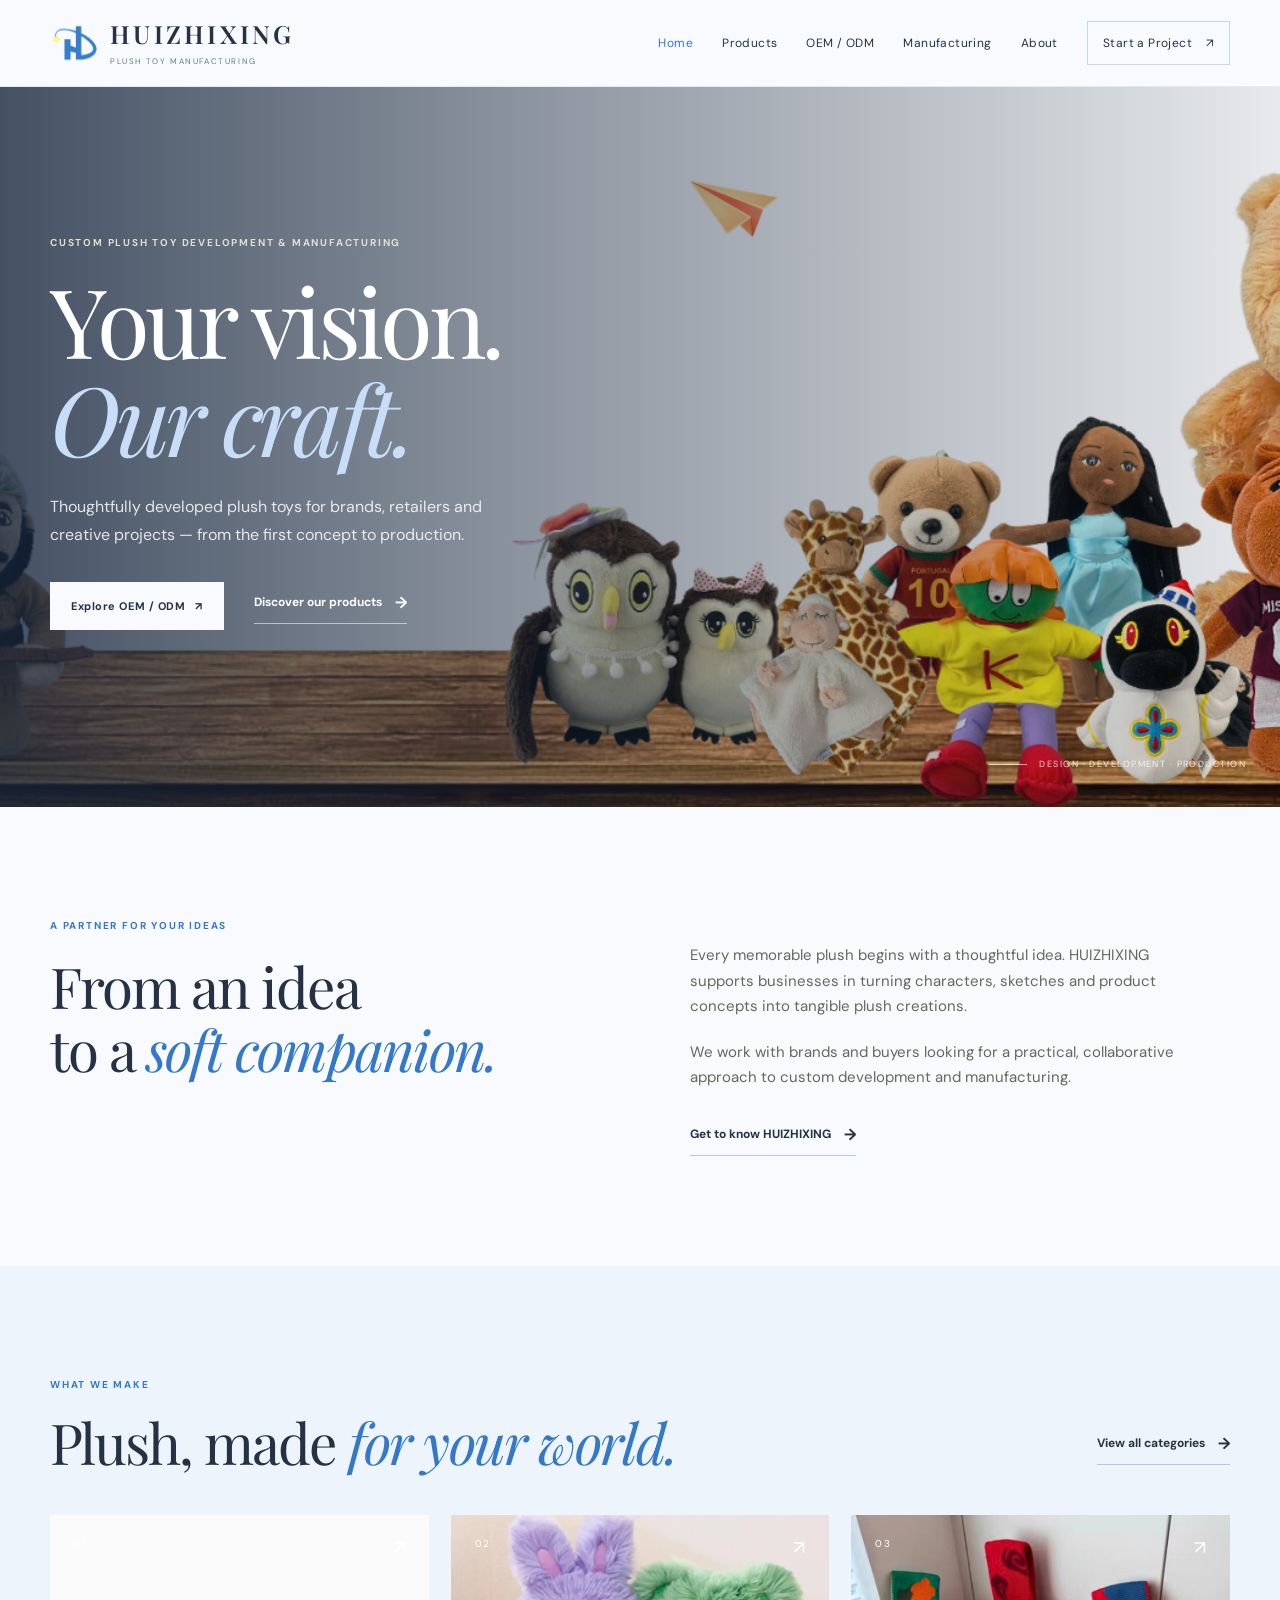
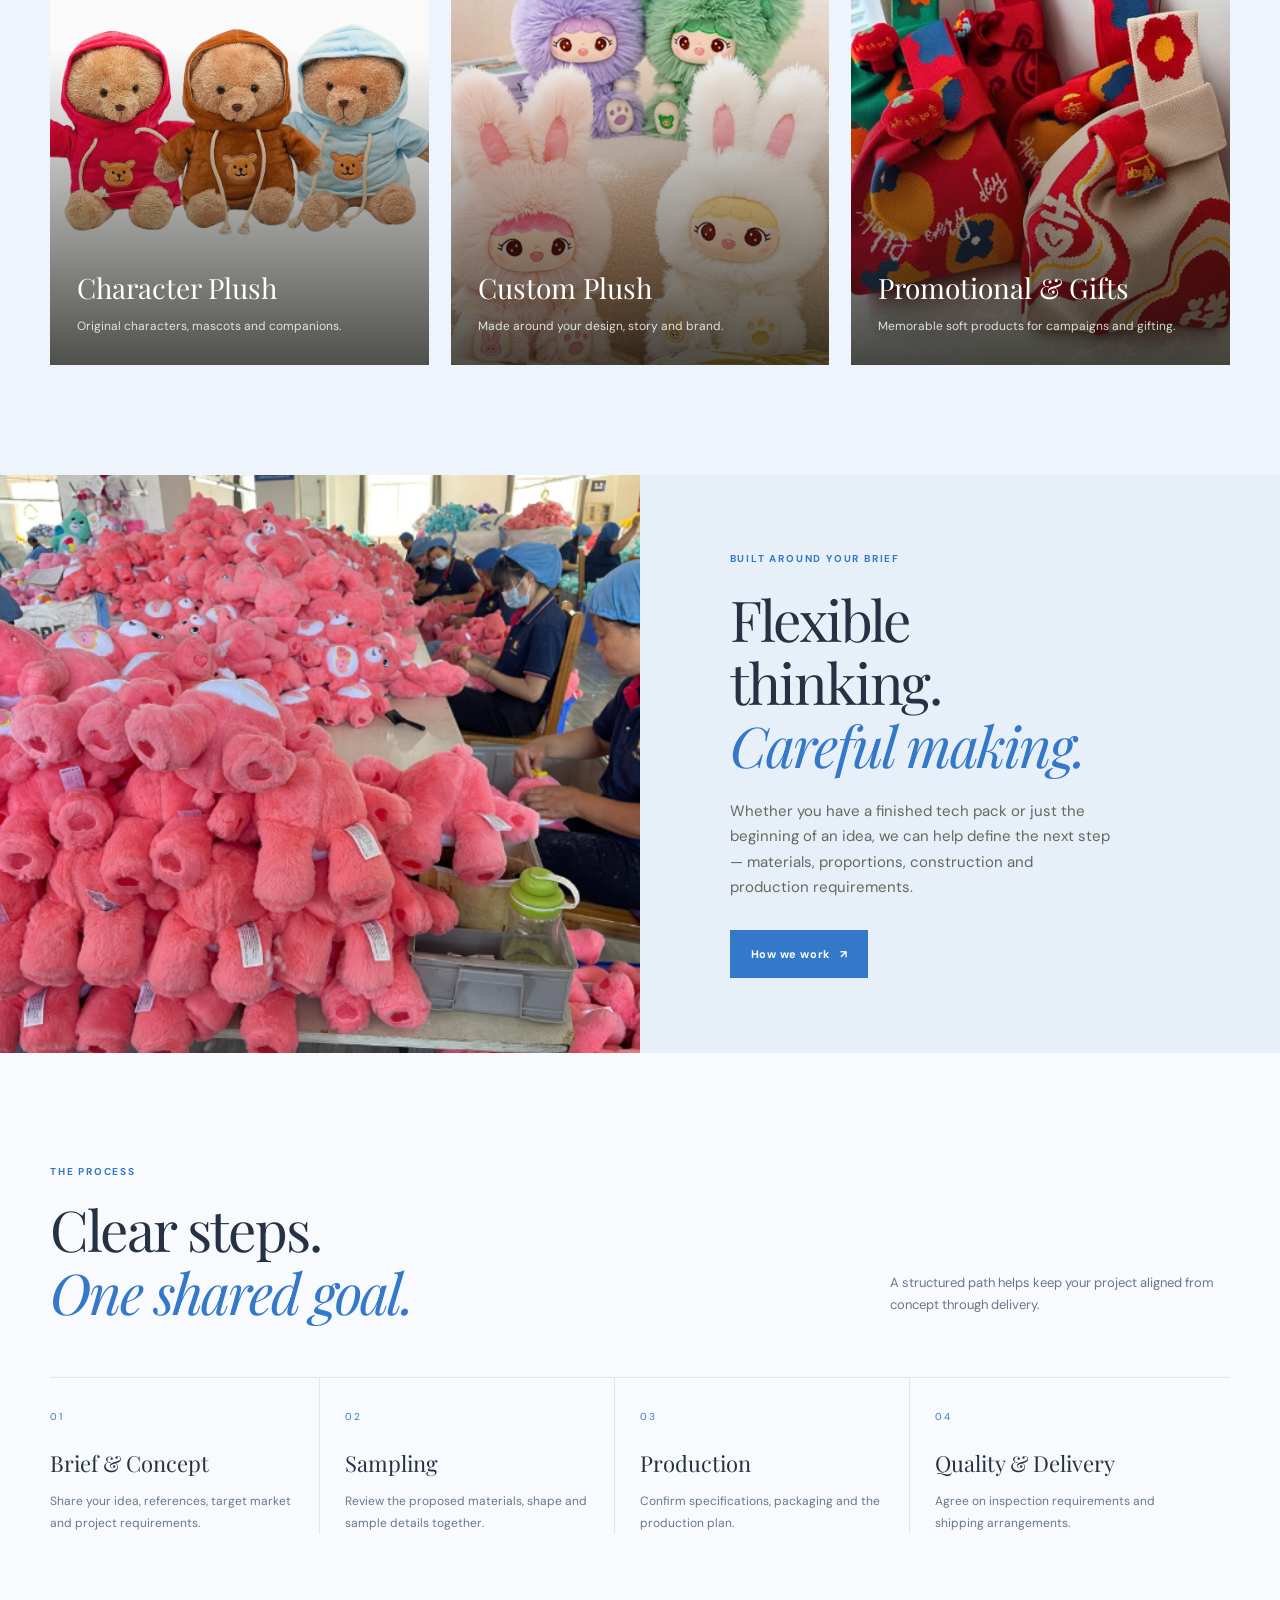
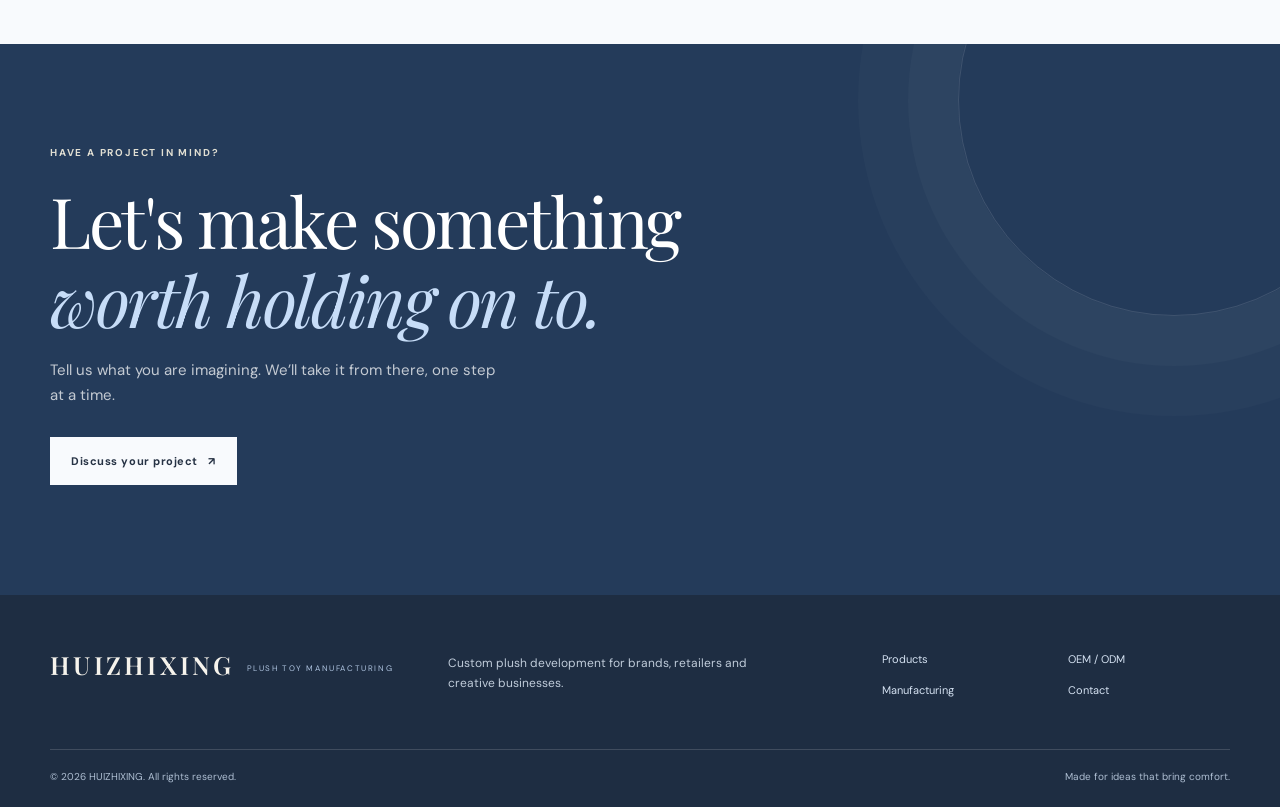
==== index.html @ 911e1e84 "Add files via upload" ====
<!doctype html>
<html lang="en">
<head>
  <meta charset="utf-8">
  <meta name="viewport" content="width=device-width, initial-scale=1">
  <meta name="description" content="HUIZHIXING develops and manufactures custom plush toys for brands, retailers and promotional projects. Explore our OEM and ODM capabilities.">
  <title>HUIZHIXING | Custom Plush Toy Manufacturer</title>
  <link rel="preconnect" href="https://fonts.googleapis.com">
  <link rel="preconnect" href="https://fonts.gstatic.com" crossorigin>
  <link href="https://fonts.googleapis.com/css2?family=DM+Sans:wght@400;500;600;700&family=Playfair+Display:wght@400;500;600&display=swap" rel="stylesheet">
  <link rel="stylesheet" href="assets/css/style.css">
  <script defer src="assets/js/main.js"></script>
</head>
<body>
<header class="site-header">
  <div class="container nav-wrap">
    <a class="brand" href="index.html" aria-label="HUIZHIXING home">
    <img class="brand-logo" src="assets/images/huizhixing-logo.png" alt="HUIZHIXING Logo">
    <span class="brand-text">
        <span class="brand-name">HUIZHIXING</span>
        <span class="brand-sub">PLUSH TOY MANUFACTURING</span>
    </span>
    </a>
    <button class="menu-toggle" aria-label="Open menu" aria-expanded="false"><span></span><span></span><span></span></button>
    <nav class="main-nav" aria-label="Main navigation">
      <a class="active" href="index.html">Home</a><a href="products.html">Products</a><a href="oem-odm.html">OEM / ODM</a><a href="manufacturing.html">Manufacturing</a><a href="about.html">About</a><a class="nav-cta" href="contact.html">Start a Project <span>↗</span></a>
    </nav>
  </div>
</header>
<main>
  <section class="hero">
    <div class="hero-image" role="img" aria-label="Soft plush toys arranged in a warm neutral studio"></div>
    <div class="hero-shade"></div>
    <div class="container hero-content">
      <p class="eyebrow light">CUSTOM PLUSH TOY DEVELOPMENT & MANUFACTURING</p>
      <h1>Your vision.<br><em>Our craft.</em></h1>
      <p class="hero-copy">Thoughtfully developed plush toys for brands, retailers and creative projects — from the first concept to production.</p>
      <div class="hero-actions"><a class="button button-light" href="oem-odm.html">Explore OEM / ODM <span>↗</span></a><a class="text-link light-link" href="products.html">Discover our products <span>→</span></a></div>
    </div>
    <div class="hero-note"><span class="note-line"></span><span>DESIGN · DEVELOPMENT · PRODUCTION</span></div>
  </section>

  <section class="intro section-pad">
    <div class="container intro-grid">
      <div><p class="eyebrow">A PARTNER FOR YOUR IDEAS</p><h2>From an idea<br>to a <em>soft companion.</em></h2></div>
      <div class="intro-copy"><p>Every memorable plush begins with a thoughtful idea. HUIZHIXING supports businesses in turning characters, sketches and product concepts into tangible plush creations.</p><p>We work with brands and buyers looking for a practical, collaborative approach to custom development and manufacturing.</p><a class="text-link" href="about.html">Get to know HUIZHIXING <span>→</span></a></div>
    </div>
  </section>

  <section class="category-section section-pad">
    <div class="container">
      <div class="section-heading"><div><p class="eyebrow">WHAT WE MAKE</p><h2>Plush, made <em>for your world.</em></h2></div><a class="text-link" href="products.html">View all categories <span>→</span></a></div>
      <div class="category-grid">
        <a class="category-card" href="products.html#character"><img src="assets/images/plush-toys.png" alt="Soft teddy bear plush toy"><span class="category-number">01</span><div><h3>Character Plush</h3><p>Original characters, mascots and companions.</p></div><span class="card-arrow">↗</span></a>
        <a class="category-card" href="products.html#custom"><img src="assets/images/custom.png" alt="Soft stuffed animal product"><span class="category-number">02</span><div><h3>Custom Plush</h3><p>Made around your design, story and brand.</p></div><span class="card-arrow">↗</span></a>
        <a class="category-card" href="products.html#promotional"><img src="assets/images/promotional.png" alt="Colorful plush toys"><span class="category-number">03</span><div><h3>Promotional & Gifts</h3><p>Memorable soft products for campaigns and gifting.</p></div><span class="card-arrow">↗</span></a>
      </div>
    </div>
  </section>

  <section class="feature-band">
    <div class="feature-photo"></div><div class="feature-copy"><p class="eyebrow">BUILT AROUND YOUR BRIEF</p><h2>Flexible thinking.<br><em>Careful making.</em></h2><p>Whether you have a finished tech pack or just the beginning of an idea, we can help define the next step — materials, proportions, construction and production requirements.</p><a class="button button-dark" href="oem-odm.html">How we work <span>↗</span></a></div>
  </section>

  <section class="process-section section-pad">
    <div class="container"><div class="section-heading"><div><p class="eyebrow">THE PROCESS</p><h2>Clear steps.<br><em>One shared goal.</em></h2></div><p class="heading-side">A structured path helps keep your project aligned from concept through delivery.</p></div>
      <div class="process-grid">
        <div class="process-item"><span>01</span><h3>Brief & Concept</h3><p>Share your idea, references, target market and project requirements.</p></div>
        <div class="process-item"><span>02</span><h3>Sampling</h3><p>Review the proposed materials, shape and sample details together.</p></div>
        <div class="process-item"><span>03</span><h3>Production</h3><p>Confirm specifications, packaging and the production plan.</p></div>
        <div class="process-item"><span>04</span><h3>Quality & Delivery</h3><p>Agree on inspection requirements and shipping arrangements.</p></div>
      </div>
    </div>
  </section>

  <section class="cta-section"><div class="container cta-inner"><p class="eyebrow light">HAVE A PROJECT IN MIND?</p><h2>Let's make something<br><em>worth holding on to.</em></h2><p>Tell us what you are imagining. We’ll take it from there, one step at a time.</p><a class="button button-light" href="contact.html">Discuss your project <span>↗</span></a></div></section>
</main>
<footer class="site-footer"><div class="container footer-top"><a class="brand brand-footer" href="index.html"><span class="brand-name">HUIZHIXING</span><span class="brand-sub">PLUSH TOY MANUFACTURING</span></a><p>Custom plush development for brands, retailers and creative businesses.</p><div class="footer-links"><a href="products.html">Products</a><a href="oem-odm.html">OEM / ODM</a><a href="manufacturing.html">Manufacturing</a><a href="contact.html">Contact</a></div></div><div class="container footer-bottom"><span>© <span data-year></span> HUIZHIXING. All rights reserved.</span><span>Made for ideas that bring comfort.</span></div></footer>
</body>
</html>
---- assets/css/style.css ----
/* SERISDAN — responsive static website */
:root{--cream:#3478C9;--paper:#fbfaf7;--ink:#282923;--muted:#666666;--olive:#8892a0;--line:#E5E7EB;--dark:#3478C9;--star:#FFD643;--serif:"Playfair Display",Georgia,serif;--sans:"DM Sans",Arial,sans-serif}
*{box-sizing:border-box}html{scroll-behavior:smooth}body{margin:0;background:var(--paper);color:var(--ink);font-family:var(--sans);font-size:15px;line-height:1.7;-webkit-font-smoothing:antialiased}img{display:block;width:100%;height:100%;object-fit:cover}a{color:inherit;text-decoration:none}.container{width:min(1180px,calc(100% - 48px));margin:0 auto}.site-header{position:sticky;top:0;z-index:50;background:rgba(251,250,247,.95);backdrop-filter:blur(14px);border-bottom:1px solid rgba(40,41,35,.08)}.nav-wrap{height:86px;display:flex;align-items:center;justify-content:space-between;gap:28px}.brand{display:flex;flex-direction:column;line-height:1.1;flex-shrink:0}.brand-name{font-family:var(--serif);font-size:25px;letter-spacing:.13em;font-weight:600}.brand-sub{font-size:8px;letter-spacing:.2em;margin-top:7px;color:var(--muted)}.main-nav{display:flex;align-items:center;gap:29px;font-size:12px;letter-spacing:.035em}.main-nav>a{transition:color .2s}.main-nav>a:hover,.main-nav>a.active{color:var(--olive)}.nav-cta{border:1px solid #c9c8bd;padding:11px 15px!important}.nav-cta span,.button span{margin-left:10px}.menu-toggle{display:none;background:none;border:0;padding:8px}.menu-toggle span{display:block;width:23px;height:1px;background:var(--ink);margin:5px}
.hero{height:min(720px,calc(100vh - 86px));min-height:590px;position:relative;display:flex;align-items:center;overflow:hidden;background:#3478C9}.hero-image,.hero-shade{position:absolute;inset:0}.hero-image{background-image:url("../images/hero-banner.png");background-position:center 45%;background-size:cover;transform:scale(1.015)}.hero-shade{background:linear-gradient(90deg,rgba(24,27,22,.73) 0%,rgba(24,27,22,.45) 43%,rgba(24,27,22,.08) 100%)}.hero-content{position:relative;color:#fff;padding:70px 0 100px}.eyebrow{font-size:10px;font-weight:700;letter-spacing:.18em;text-transform:uppercase;color:var(--olive);margin:0 0 20px}.eyebrow.light{color:#e1dfd3}.hero h1,.page-hero h1,.contact-hero h1{font-family:var(--serif);font-weight:400;letter-spacing:-.045em;font-size:clamp(54px,7.5vw,100px);line-height:1.02;margin:0 0 26px}.hero h1 em,.page-hero h1 em,.contact-hero h1 em,h2 em{font-weight:400}.hero h1 em{color:#e5ddc8}.hero-copy{max-width:490px;color:rgba(255,255,255,.84);font-size:16px;line-height:1.8}.hero-actions{display:flex;align-items:center;gap:30px;margin-top:32px}.button{display:inline-flex;align-items:center;justify-content:center;min-height:48px;padding:13px 20px;font-size:11px;letter-spacing:.05em;font-weight:700;border:1px solid transparent;transition:transform .2s,background .2s}.button:hover{transform:translateY(-2px)}.button-light{background:#f7f4ed;color:#282923}.button-dark{background:var(--dark);color:#fff}.text-link{display:inline-flex;align-items:center;gap:13px;font-size:12px;font-weight:700;border-bottom:1px solid #b8b9ad;padding:0 0 7px}.text-link span{font-size:16px}.light-link{color:#fff;border-color:rgba(255,255,255,.55)}.hero-note{position:absolute;right:34px;bottom:35px;color:rgba(255,255,255,.8);font-size:9px;letter-spacing:.16em;display:flex;align-items:center;gap:12px}.note-line{height:1px;width:38px;background:rgba(255,255,255,.65)}
.section-pad{padding:110px 0}.intro-grid{display:grid;grid-template-columns:1fr 1fr;gap:100px;align-items:start}.intro h2,.section-heading h2,.feature-copy h2,.notice-grid h2,.cta-inner h2{font-family:var(--serif);font-size:clamp(36px,4.4vw,57px);line-height:1.12;font-weight:400;letter-spacing:-.035em;margin:0}.intro h2 em,.section-heading h2 em,.feature-copy h2 em,.notice-grid h2 em{color:var(--olive)}.intro-copy{max-width:510px;padding-top:26px;color:#66685f}.intro-copy p{margin:0 0 20px}.intro-copy .text-link{margin-top:10px;color:var(--ink)}
.category-section{background:#f0ede5}.section-heading{display:flex;justify-content:space-between;align-items:end;gap:35px;margin-bottom:42px}.section-heading .eyebrow{margin-bottom:17px}.section-heading>.text-link{margin-bottom:8px;flex-shrink:0}.category-grid{display:grid;grid-template-columns:repeat(3,1fr);gap:22px}.category-card{position:relative;display:block;background:#e3ded2;min-height:450px;overflow:hidden}.category-card img{position:absolute;inset:0;transition:transform .7s}.category-card:hover img{transform:scale(1.045)}.category-card:after{content:"";position:absolute;inset:0;background:linear-gradient(180deg,rgba(20,20,15,.02) 30%,rgba(20,20,15,.75) 100%)}.category-card>div,.category-number,.card-arrow{position:absolute;z-index:1;color:#fff}.category-card>div{left:27px;right:25px;bottom:28px}.category-card h3{font-family:var(--serif);font-weight:400;font-size:28px;margin:0 0 5px}.category-card p{font-size:12px;color:rgba(255,255,255,.82);margin:0}.category-number{top:20px;left:24px;font-size:10px;letter-spacing:.15em}.card-arrow{right:24px;top:17px;font-size:19px}
.feature-band{display:grid;grid-template-columns:1fr 1fr;min-height:550px;background:#e5e2d8}.feature-photo{background:url("../images/index.png") center/cover no-repeat;min-height:500px}.feature-copy{align-self:center;max-width:560px;padding:75px clamp(35px,7vw,105px)}.feature-copy h2{margin-bottom:23px}.feature-copy>p:not(.eyebrow){color:#66685f;max-width:430px;margin-bottom:29px}.process-section{background:var(--paper)}.heading-side{max-width:340px;color:var(--muted);font-size:13px;margin:0 0 7px}.process-grid{display:grid;grid-template-columns:repeat(4,1fr);border-top:1px solid var(--line);margin-top:54px}.process-item{padding:25px 25px 0 0;border-right:1px solid var(--line);margin-right:25px}.process-item:last-child{border-right:0;margin-right:0}.process-item>span,.capability-grid article>span,.values-grid span{font-size:10px;letter-spacing:.15em;color:var(--olive)}.process-item h3,.capability-grid h3,.values-grid h3{font-family:var(--serif);font-size:22px;font-weight:400;margin:16px 0 9px}.process-item p,.capability-grid p,.values-grid p{color:var(--muted);font-size:12px;margin:0;line-height:1.8}
.cta-section{background:#424a3d;color:#fff;padding:100px 0 110px;position:relative;overflow:hidden}.cta-section:after{content:"";position:absolute;width:430px;height:430px;border:1px solid rgba(255,255,255,.12);border-radius:50%;right:-110px;top:-160px;box-shadow:0 0 0 50px rgba(255,255,255,.025),0 0 0 100px rgba(255,255,255,.02)}.cta-inner{position:relative;z-index:1}.cta-inner h2{font-size:clamp(42px,5.5vw,70px);margin-bottom:20px}.cta-inner h2 em{color:#d7d6c4}.cta-inner>p:not(.eyebrow){color:rgba(255,255,255,.73);max-width:460px;margin-bottom:28px}
.site-footer{background:#292d27;color:#f6f3ec;padding:55px 0 22px}.footer-top{display:grid;grid-template-columns:1fr 1.1fr 1fr;gap:50px;align-items:start;padding-bottom:50px}.brand-footer .brand-sub{color:#a9ac9e}.footer-top>p{font-size:12px;color:#b9bbb2;max-width:300px;margin:3px 0}.footer-links{display:grid;grid-template-columns:1fr 1fr;gap:12px 24px;font-size:11px;color:#d4d4ca}.footer-links a:hover{color:#fff}.footer-bottom{border-top:1px solid rgba(255,255,255,.15);padding-top:18px;display:flex;justify-content:space-between;color:#aeb0a7;font-size:10px}
.page-hero{position:relative;min-height:475px;display:flex;align-items:center;overflow:hidden;background:#e9e5db}.page-hero>.container{position:relative;z-index:2;padding-top:60px;padding-bottom:70px}.page-hero h1{font-size:clamp(55px,7vw,83px);margin-bottom:20px}.page-hero h1 em{color:var(--olive)}.page-lead{max-width:510px;color:#67695f;font-size:15px;line-height:1.85}.page-hero-art{position:absolute;right:0;top:0;width:42%;height:100%;background-position:center;background-size:cover;opacity:.82}.page-hero-art:after{content:"";position:absolute;inset:0;background:linear-gradient(90deg,#e9e5db 0%,rgba(233,229,219,.2) 60%,rgba(233,229,219,.05))}.product-art{background-image:url("../images/hero-product.png")}.oem-art{background-image:url("../images/oem.png")}.manufacturing-art{background-image:url("../images/manufactory.jpeg")}.about-art{background-image:url("../images/about.png")}
.product-list{display:grid;gap:95px}.product-row{display:grid;grid-template-columns:1fr 1fr;gap:80px;align-items:center;scroll-margin-top:120px}.product-row.reverse .product-image{order:2}.product-image{height:470px;background:#e8e2d8;overflow:hidden}.product-image img{transition:transform .5s}.product-image:hover img{transform:scale(1.025)}.product-text{max-width:490px}.product-text h2{font-family:var(--serif);font-size:43px;font-weight:400;margin:0 0 18px;line-height:1.15}.product-text>p{color:#696b62}.product-text ul,.service-card ul{padding-left:17px;color:#696b62;font-size:12px;line-height:2.2;margin:20px 0 28px}.product-text .eyebrow{margin-bottom:15px}
.notice-band{padding:75px 0;background:#e8e5dc}.notice-grid{display:grid;grid-template-columns:1fr 1fr;gap:80px;align-items:center}.notice-grid h2{font-size:clamp(34px,4vw,50px)}.notice-grid p{color:#686a60;font-size:13px;max-width:480px;margin:0 0 24px}
.service-grid{display:grid;grid-template-columns:1fr 1fr;gap:22px;margin-top:65px}.service-card{padding:40px;background:#eeeae1;border:1px solid #e0dbd0}.service-card-dark{background:#41483b;color:#fff}.service-index{font-size:10px;letter-spacing:.15em;color:var(--olive)}.service-card-dark .service-index{color:#d5d8c8}.service-card h3{font-family:var(--serif);font-size:46px;font-weight:400;margin:15px 0 0}.service-kicker{font-size:11px;text-transform:uppercase;letter-spacing:.1em;margin:0 0 25px!important}.service-card p{font-size:13px;color:#686a60}.service-card-dark p,.service-card-dark ul{color:#d0d2c8}.service-card ul{margin-bottom:0}
.capability-grid{display:grid;grid-template-columns:repeat(3,1fr);gap:0;border-top:1px solid var(--line);border-left:1px solid var(--line)}.capability-grid article{padding:30px;border-right:1px solid var(--line);border-bottom:1px solid var(--line);min-height:210px}.capability-grid h3{margin-top:22px}.values-section{background:#e9e6dd;padding:70px 0}.values-grid{display:grid;grid-template-columns:repeat(3,1fr);gap:50px}.values-grid>div{border-top:1px solid #c9c7bc;padding-top:22px}
.contact-hero{padding:90px 0 110px;background:#efebe2}.contact-grid{display:grid;grid-template-columns:1fr .9fr;gap:90px;align-items:start}.contact-hero h1{font-size:clamp(48px,6vw,76px)}.contact-hero .page-lead{max-width:460px}.contact-detail{margin-top:45px;max-width:450px;border-top:1px solid #d5d1c6;padding-top:19px}.contact-detail .eyebrow{display:block;margin-bottom:9px}.contact-detail>a{font-family:var(--serif);font-size:22px;overflow-wrap:anywhere}.contact-detail p{color:#686a60;font-size:12px;margin:8px 0 0}.contact-detail .small-note{font-size:10px;color:#898a80}.contact-panel{background:var(--paper);padding:38px;border:1px solid #e0dcd2;box-shadow:0 20px 50px rgba(46,45,35,.04)}.contact-panel h2{font-family:var(--serif);font-weight:400;font-size:32px;margin:0 0 10px}.contact-panel>p{color:#74766d;font-size:12px;margin-bottom:27px}.contact-panel form{display:flex;flex-direction:column}.contact-panel label{font-size:11px;font-weight:700;margin:15px 0 7px}.contact-panel input,.contact-panel select,.contact-panel textarea{width:100%;border:1px solid #d8d5cb;background:#fffefa;padding:12px 13px;font:inherit;font-size:12px;color:var(--ink);border-radius:0}.contact-panel input:focus,.contact-panel select:focus,.contact-panel textarea:focus{outline:1px solid var(--olive);border-color:var(--olive)}.contact-panel textarea{resize:vertical}.form-submit{margin-top:22px;cursor:pointer}.form-status{font-size:11px;color:#68735c;overflow-wrap:anywhere}
@media(max-width:950px){.main-nav{gap:17px}.nav-wrap{gap:18px}.brand-name{font-size:22px}.main-nav{font-size:11px}.intro-grid,.product-row{gap:45px}.product-image{height:390px}.category-card{min-height:380px}.feature-copy{padding:55px 40px}.contact-grid{gap:45px}}
@media(max-width:760px){.container{width:min(100% - 36px,560px)}.nav-wrap{height:72px}.menu-toggle{display:block;z-index:60}.main-nav{display:none;position:absolute;top:72px;left:0;right:0;background:var(--paper);padding:18px 24px 26px;border-bottom:1px solid var(--line);flex-direction:column;align-items:stretch;gap:0}.main-nav.is-open{display:flex}.main-nav>a{padding:13px 0;border-bottom:1px solid #e8e4da}.main-nav .nav-cta{margin-top:12px;padding:13px!important;text-align:center;border:1px solid var(--line)}.hero{min-height:620px;height:calc(100svh - 72px);max-height:760px}.hero-image{background-position:58% center}.hero-shade{background:linear-gradient(90deg,rgba(24,27,22,.76),rgba(24,27,22,.32))}.hero-content{padding:50px 0 90px}.hero h1{font-size:clamp(55px,14vw,78px)}.hero-copy{font-size:14px;max-width:390px}.hero-actions{align-items:flex-start;flex-direction:column;gap:22px}.hero-note{left:18px;right:auto;bottom:20px;font-size:8px}.section-pad{padding:72px 0}.intro-grid,.notice-grid,.contact-grid{grid-template-columns:1fr;gap:28px}.intro-copy{padding-top:0}.section-heading{align-items:flex-start;flex-direction:column;gap:20px}.category-grid{grid-template-columns:1fr;gap:16px}.category-card{min-height:430px}.feature-band{grid-template-columns:1fr}.feature-photo{min-height:350px}.feature-copy{padding:55px 24px 65px}.process-grid{grid-template-columns:1fr 1fr;row-gap:30px;margin-top:35px}.process-item{margin-right:15px;padding-top:20px}.process-item:nth-child(2){border-right:0;margin-right:0}.process-item h3{font-size:20px}.cta-section{padding:75px 0 85px}.footer-top{grid-template-columns:1fr;gap:25px;padding-bottom:35px}.footer-links{max-width:350px}.footer-bottom{gap:10px;flex-direction:column}.page-hero{min-height:510px;align-items:flex-start}.page-hero>.container{padding-top:70px}.page-hero-art{width:100%;opacity:.25}.page-hero-art:after{background:linear-gradient(90deg,rgba(233,229,219,.96),rgba(233,229,219,.48))}.page-hero h1{font-size:clamp(52px,13vw,72px)}.page-lead{font-size:14px}.product-list{gap:60px}.product-row{grid-template-columns:1fr;gap:25px}.product-row.reverse .product-image{order:0}.product-image{height:350px}.product-text h2{font-size:36px}.notice-band{padding:58px 0}.service-grid{grid-template-columns:1fr;margin-top:38px}.service-card{padding:30px}.capability-grid{grid-template-columns:1fr 1fr}.capability-grid article{padding:22px;min-height:200px}.values-grid{grid-template-columns:1fr;gap:25px}.contact-hero{padding:65px 0 75px}.contact-panel{padding:25px}.contact-hero h1{font-size:clamp(47px,12vw,65px)}}
@media(max-width:420px){.brand-name{font-size:20px}.brand-sub{font-size:7px}.category-card{min-height:370px}.process-grid{grid-template-columns:1fr}.process-item{border-right:0;border-bottom:1px solid var(--line);padding:0 0 23px;margin:0}.process-item:last-child{border-bottom:0}.capability-grid{grid-template-columns:1fr}.capability-grid article{min-height:0}.product-image{height:290px}}
/* SERISDAN Brand Blue Palette Override
   Append this block to the END of assets/css/style.css.
   Primary brand blue: #3478C9
*/
:root{
  --cream:#EEF4FB;
  --paper:#F8FAFD;
  --ink:#263244;
  --muted:#68778A;
  --olive:#3478C9;
  --line:#DCE5F0;
  --dark:#243B5A;
}
body{background:var(--paper);color:var(--ink)}
.site-header{background:rgba(248,250,253,.96)}
.main-nav>a:hover,.main-nav>a.active{color:#3478C9}
.nav-cta{border-color:#C8D7EA}
.hero{background:#526B8A}
.hero-shade{background:linear-gradient(90deg,rgba(22,38,61,.80) 0%,rgba(22,38,61,.48) 43%,rgba(22,38,61,.10) 100%)}
.hero h1 em,.cta-inner h2 em{color:#C7DDF8}
.button-light{background:#F8FAFD;color:#263244}
.button-dark{background:#3478C9;color:#fff}
.text-link{border-color:#B7C9E0}
.light-link{border-color:rgba(255,255,255,.55)}
.category-section{background:#EEF4FB}
.category-card{background:#DCE8F7}
.feature-band{background:#E7EFF9}
.process-section{background:#F8FAFD}
.process-grid{border-color:#DCE5F0}
.process-item{border-color:#DCE5F0}
.cta-section{background:#243B5A}
.site-footer{background:#1E2D42}
.brand-sub{color:#68778A}
.brand-footer .brand-sub{color:#AFC4E0}
.footer-top>p{color:#C0CCDA}
.footer-links{color:#D5E2F2}
.footer-bottom{border-color:rgba(255,255,255,.15);color:#AEBED2}
.page-hero{background:#EAF2FB}
.page-hero h1 em,.intro h2 em,.section-heading h2 em,.feature-copy h2 em,.notice-grid h2 em{color:#3478C9}
.page-hero-art:after{background:linear-gradient(90deg,#EAF2FB 0%,rgba(234,242,251,.25) 60%,rgba(234,242,251,.05))}
.notice-band{background:#EAF2FB}
.service-card{background:#EEF4FB;border-color:#DCE5F0}
.service-card-dark{background:#2B4E7D;color:#fff}
.service-card-dark .service-index{color:#BBD5F5}
.service-card-dark p,.service-card-dark ul{color:#D5E2F2}
.capability-grid{border-color:#DCE5F0}
.capability-grid article{border-color:#DCE5F0}
.values-section{background:#EAF2FB}
.values-grid>div{border-color:#C8D7EA}
.contact-hero{background:#EEF4FB}
.contact-detail{border-color:#D5E1EF}
.contact-panel{background:#F8FAFD;border-color:#DCE5F0;box-shadow:0 20px 50px rgba(38,61,92,.06)}
.contact-panel input,.contact-panel select,.contact-panel textarea{background:#fff;border-color:#D3DFED;color:#263244}
.contact-panel input:focus,.contact-panel select:focus,.contact-panel textarea:focus{outline-color:#3478C9;border-color:#3478C9}
.form-status{color:#3478C9}
@media(max-width:760px){
  .main-nav{background:#F8FAFD;border-color:#DCE5F0}
  .main-nav>a{border-color:#E5ECF5}
  .page-hero-art:after{background:linear-gradient(90deg,rgba(234,242,251,.96),rgba(234,242,251,.48))}
}

/* HUIZHIXING header logo */
.brand {
    display: inline-flex;
    align-items: center;
    gap: 12px;
    text-decoration: none;
}

.brand-logo {
    width: 48px;
    height: 48px;
    object-fit: contain;
    flex-shrink: 0;
}

.brand-text {
    display: flex;
    flex-direction: column;
    justify-content: center;
}

.brand-name {
    line-height: 1.2;
}

.brand-sub {
    line-height: 1.4;
}

/* Fix HUIZHIXING logo alignment */
a.brand {
    display: flex !important;
    flex-direction: row !important;
    align-items: center;
    justify-content: flex-start;
    gap: 12px;
}

.brand-logo {
    display: block;
    width: 48px;
    height: 48px;
    object-fit: contain;
    flex: 0 0 48px;
}

.brand-text {
    display: flex;
    flex-direction: column;
    justify-content: center;
    align-items: flex-start;
    min-width: 0;
}

.brand-name,
.brand-sub {
    display: block;
}

/* Contact page: static enquiry guide */
.enquiry-guide {
  margin-top: 28px;
  border-top: 1px solid #d7e0ec;
}

.enquiry-item {
  padding: 15px 0;
  border-bottom: 1px solid #d7e0ec;
}

.enquiry-item h3 {
  margin: 0 0 6px;
  font-size: 14px;
  font-weight: 600;
}

.enquiry-item p {
  margin: 0;
  font-size: 13px;
  line-height: 1.7;
  color: #687589;
}

.enquiry-note {
  margin: 24px 0 16px;
  font-size: 13px;
  line-height: 1.7;
  color: #687589;
}

.enquiry-email-button {
  display: flex;
  align-items: center;
  justify-content: center;
  min-height: 48px;
  padding: 12px 18px;
  background: #3478c9;
  color: #fff;
  text-decoration: none;
  font-size: 13px;
  font-weight: 600;
  transition: background 0.2s ease;
}

.enquiry-email-button:hover {
  background: #2865ad;
}
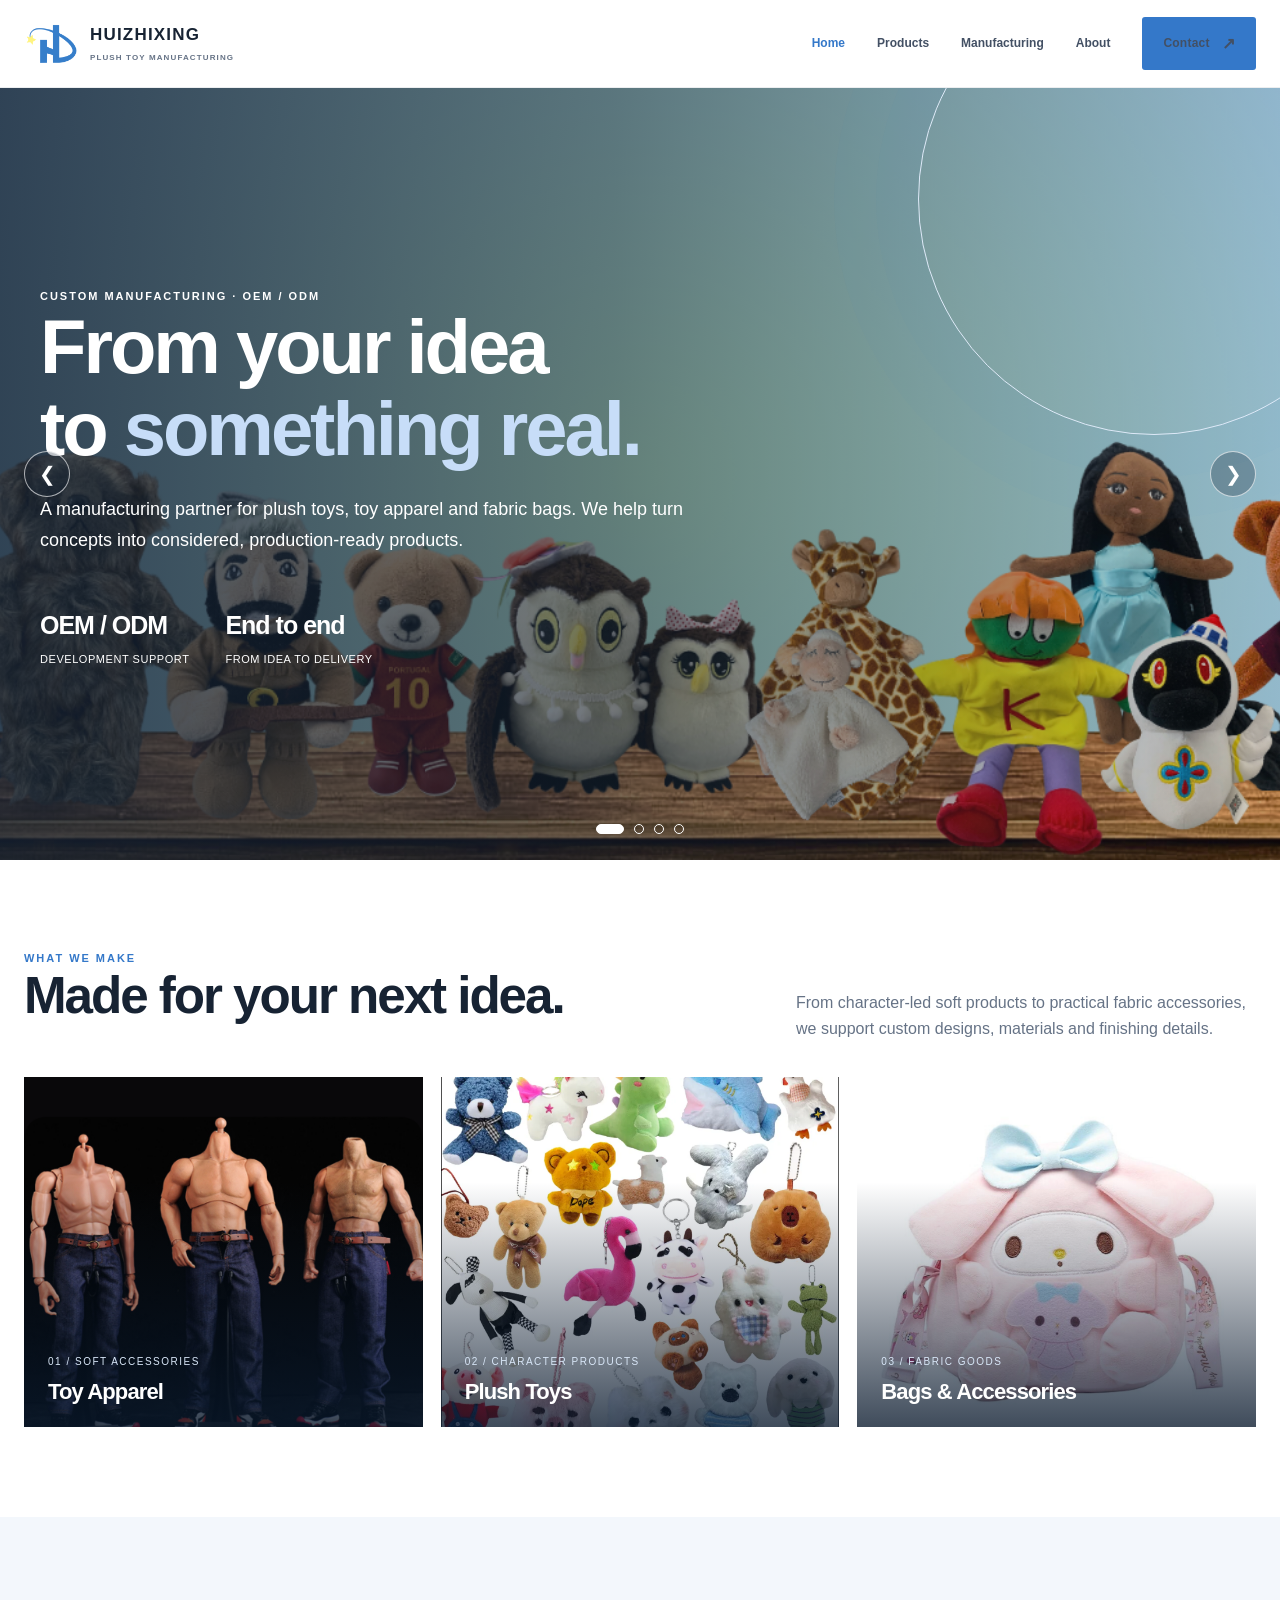
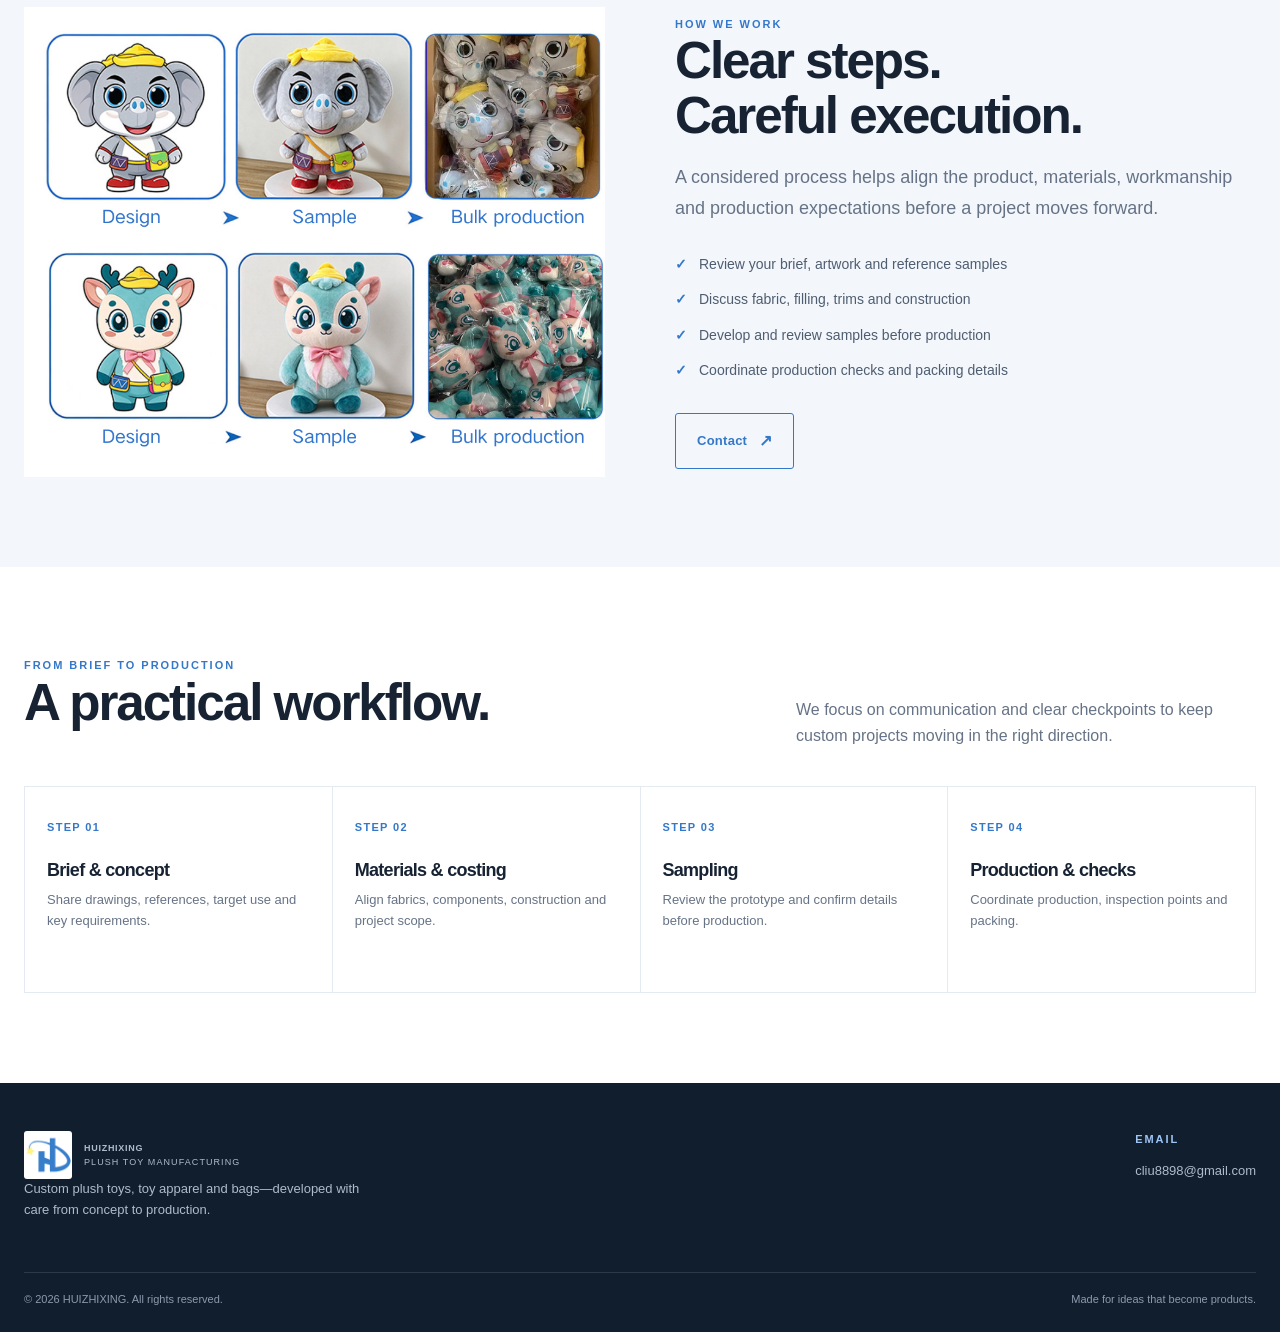
==== commit d2c54b39: "Add files via upload" ====
--- a/index.html
+++ b/index.html
@@ -1,80 +1,69 @@
-<!doctype html>
-<html lang="en">
-<head>
-  <meta charset="utf-8">
-  <meta name="viewport" content="width=device-width, initial-scale=1">
-  <meta name="description" content="HUIZHIXING develops and manufactures custom plush toys for brands, retailers and promotional projects. Explore our OEM and ODM capabilities.">
-  <title>HUIZHIXING | Custom Plush Toy Manufacturer</title>
-  <link rel="preconnect" href="https://fonts.googleapis.com">
-  <link rel="preconnect" href="https://fonts.gstatic.com" crossorigin>
-  <link href="https://fonts.googleapis.com/css2?family=DM+Sans:wght@400;500;600;700&family=Playfair+Display:wght@400;500;600&display=swap" rel="stylesheet">
-  <link rel="stylesheet" href="assets/css/style.css">
-  <script defer src="assets/js/main.js"></script>
-</head>
-<body>
-<header class="site-header">
-  <div class="container nav-wrap">
-    <a class="brand" href="index.html" aria-label="HUIZHIXING home">
-    <img class="brand-logo" src="assets/images/huizhixing-logo.png" alt="HUIZHIXING Logo">
-    <span class="brand-text">
-        <span class="brand-name">HUIZHIXING</span>
-        <span class="brand-sub">PLUSH TOY MANUFACTURING</span>
-    </span>
-    </a>
-    <button class="menu-toggle" aria-label="Open menu" aria-expanded="false"><span></span><span></span><span></span></button>
-    <nav class="main-nav" aria-label="Main navigation">
-      <a class="active" href="index.html">Home</a><a href="products.html">Products</a><a href="oem-odm.html">OEM / ODM</a><a href="manufacturing.html">Manufacturing</a><a href="about.html">About</a><a class="nav-cta" href="contact.html">Start a Project <span>↗</span></a>
-    </nav>
+<!doctype html><html lang="en"><head><meta charset="utf-8"><meta name="viewport" content="width=device-width,initial-scale=1"><meta name="description" content="HUIZHIXING custom plush toy, toy apparel and bag manufacturing."><title>Custom Plush Toy & Fabric Product Manufacturing | HUIZHIXING</title><link rel="stylesheet" href="assets/css/style.css"></head><body><header class="site-header"><div class="container nav-wrap"><a class="brand" href="index.html"><img src="assets/images/huizhixing-logo.png" alt="HUIZHIXING logo"><span><span class="brand-name">HUIZHIXING</span><span class="brand-sub">PLUSH TOY MANUFACTURING</span></span></a><button class="menu-toggle" aria-label="Open navigation" aria-expanded="false">☰</button><nav class="nav"><a href="index.html" class="active">Home</a><a href="products.html" class="">Products</a><a href="manufacturing.html" class="">Manufacturing</a><a href="about.html" class="">About</a><a class="btn" href="contact.html">Contact</a></nav></div></header>
+<main>
+<section class="hero" id="home-hero">
+
+  <!-- 4 background images -->
+  <div class="hero-slides" aria-hidden="true">
+    <div class="hero-slide active">
+      <img src="assets/images/hero-banner1.png" alt="">
+    </div>
+    <div class="hero-slide">
+      <img src="assets/images/hero-banner2.png" alt="">
+    </div>
+    <div class="hero-slide">
+      <img src="assets/images/hero-banner3.png" alt="">
+    </div>
+    <div class="hero-slide">
+      <img src="assets/images/hero-banner4.png" alt="">
+    </div>
   </div>
-</header>
-<main>
-  <section class="hero">
-    <div class="hero-image" role="img" aria-label="Soft plush toys arranged in a warm neutral studio"></div>
-    <div class="hero-shade"></div>
-    <div class="container hero-content">
-      <p class="eyebrow light">CUSTOM PLUSH TOY DEVELOPMENT & MANUFACTURING</p>
-      <h1>Your vision.<br><em>Our craft.</em></h1>
-      <p class="hero-copy">Thoughtfully developed plush toys for brands, retailers and creative projects — from the first concept to production.</p>
-      <div class="hero-actions"><a class="button button-light" href="oem-odm.html">Explore OEM / ODM <span>↗</span></a><a class="text-link light-link" href="products.html">Discover our products <span>→</span></a></div>
-    </div>
-    <div class="hero-note"><span class="note-line"></span><span>DESIGN · DEVELOPMENT · PRODUCTION</span></div>
-  </section>
 
-  <section class="intro section-pad">
-    <div class="container intro-grid">
-      <div><p class="eyebrow">A PARTNER FOR YOUR IDEAS</p><h2>From an idea<br>to a <em>soft companion.</em></h2></div>
-      <div class="intro-copy"><p>Every memorable plush begins with a thoughtful idea. HUIZHIXING supports businesses in turning characters, sketches and product concepts into tangible plush creations.</p><p>We work with brands and buyers looking for a practical, collaborative approach to custom development and manufacturing.</p><a class="text-link" href="about.html">Get to know HUIZHIXING <span>→</span></a></div>
-    </div>
-  </section>
+  <!-- Dark overlay for text readability -->
+  <div class="hero-shade"></div>
 
-  <section class="category-section section-pad">
-    <div class="container">
-      <div class="section-heading"><div><p class="eyebrow">WHAT WE MAKE</p><h2>Plush, made <em>for your world.</em></h2></div><a class="text-link" href="products.html">View all categories <span>→</span></a></div>
-      <div class="category-grid">
-        <a class="category-card" href="products.html#character"><img src="assets/images/plush-toys.png" alt="Soft teddy bear plush toy"><span class="category-number">01</span><div><h3>Character Plush</h3><p>Original characters, mascots and companions.</p></div><span class="card-arrow">↗</span></a>
-        <a class="category-card" href="products.html#custom"><img src="assets/images/custom.png" alt="Soft stuffed animal product"><span class="category-number">02</span><div><h3>Custom Plush</h3><p>Made around your design, story and brand.</p></div><span class="card-arrow">↗</span></a>
-        <a class="category-card" href="products.html#promotional"><img src="assets/images/promotional.png" alt="Colorful plush toys"><span class="category-number">03</span><div><h3>Promotional & Gifts</h3><p>Memorable soft products for campaigns and gifting.</p></div><span class="card-arrow">↗</span></a>
+  <!-- Original text content -->
+  <div class="container hero-content">
+    <div class="hero-copy">
+      <div class="eyebrow">Custom manufacturing · OEM / ODM</div>
+
+      <h1>From your idea<br>to <span>something real.</span></h1>
+
+      <p class="lead">
+        A manufacturing partner for plush toys, toy apparel and fabric bags.
+        We help turn concepts into considered, production-ready products.
+      </p>
+
+      
+      <div class="hero-stats">
+        
+        <div class="stat">
+          <strong>OEM / ODM</strong>
+          <span>DEVELOPMENT SUPPORT</span>
+        </div>
+        <div class="stat">
+          <strong>End to end</strong>
+          <span>FROM IDEA TO DELIVERY</span>
+        </div>
       </div>
     </div>
-  </section>
+  </div>
 
-  <section class="feature-band">
-    <div class="feature-photo"></div><div class="feature-copy"><p class="eyebrow">BUILT AROUND YOUR BRIEF</p><h2>Flexible thinking.<br><em>Careful making.</em></h2><p>Whether you have a finished tech pack or just the beginning of an idea, we can help define the next step — materials, proportions, construction and production requirements.</p><a class="button button-dark" href="oem-odm.html">How we work <span>↗</span></a></div>
-  </section>
+  <!-- Previous / next buttons -->
+  <button class="hero-arrow hero-prev" type="button"
+          aria-label="Previous banner image">&#10094;</button>
+  <button class="hero-arrow hero-next" type="button"
+          aria-label="Next banner image">&#10095;</button>
 
-  <section class="process-section section-pad">
-    <div class="container"><div class="section-heading"><div><p class="eyebrow">THE PROCESS</p><h2>Clear steps.<br><em>One shared goal.</em></h2></div><p class="heading-side">A structured path helps keep your project aligned from concept through delivery.</p></div>
-      <div class="process-grid">
-        <div class="process-item"><span>01</span><h3>Brief & Concept</h3><p>Share your idea, references, target market and project requirements.</p></div>
-        <div class="process-item"><span>02</span><h3>Sampling</h3><p>Review the proposed materials, shape and sample details together.</p></div>
-        <div class="process-item"><span>03</span><h3>Production</h3><p>Confirm specifications, packaging and the production plan.</p></div>
-        <div class="process-item"><span>04</span><h3>Quality & Delivery</h3><p>Agree on inspection requirements and shipping arrangements.</p></div>
-      </div>
-    </div>
-  </section>
+  <!-- Clickable indicators -->
+  <div class="hero-dots" aria-label="Choose banner image">
+    <button class="hero-dot active" type="button" aria-label="Show image 1" data-slide="0"></button>
+    <button class="hero-dot" type="button" aria-label="Show image 2" data-slide="1"></button>
+    <button class="hero-dot" type="button" aria-label="Show image 3" data-slide="2"></button>
+    <button class="hero-dot" type="button" aria-label="Show image 4" data-slide="3"></button>
+  </div>
 
-  <section class="cta-section"><div class="container cta-inner"><p class="eyebrow light">HAVE A PROJECT IN MIND?</p><h2>Let's make something<br><em>worth holding on to.</em></h2><p>Tell us what you are imagining. We’ll take it from there, one step at a time.</p><a class="button button-light" href="contact.html">Discuss your project <span>↗</span></a></div></section>
-</main>
-<footer class="site-footer"><div class="container footer-top"><a class="brand brand-footer" href="index.html"><span class="brand-name">HUIZHIXING</span><span class="brand-sub">PLUSH TOY MANUFACTURING</span></a><p>Custom plush development for brands, retailers and creative businesses.</p><div class="footer-links"><a href="products.html">Products</a><a href="oem-odm.html">OEM / ODM</a><a href="manufacturing.html">Manufacturing</a><a href="contact.html">Contact</a></div></div><div class="container footer-bottom"><span>© <span data-year></span> HUIZHIXING. All rights reserved.</span><span>Made for ideas that bring comfort.</span></div></footer>
-</body>
-</html>+</section>
+
+<section class="section"><div class="container"><div class="section-head"><div><div class="eyebrow">What we make</div><h2>Made for your next idea.</h2></div><p>From character-led soft products to practical fabric accessories, we support custom designs, materials and finishing details.</p></div><div class="category-grid"><a class="category-card" href="products.html#toy-apparel"><img src="assets\images\toyclothes.png" alt="Toy apparel example"><div class="category-info"><span>01 / Soft accessories</span><h3>Toy Apparel</h3></div></a><a class="category-card" href="products.html#plush-toys"><img src="assets\images\plush1.png" alt="Plush toy example"><div class="category-info"><span>02 / Character products</span><h3>Plush Toys</h3></div></a><a class="category-card" href="products.html#bags"><img src="assets\images\bags1.png" alt="Fabric bag example"><div class="category-info"><span>03 / Fabric goods</span><h3>Bags & Accessories</h3></div></a></div></div></section>
+<section class="section section-soft"><div class="container split"><div class="split-image"><img src="assets\images\2-owl-compare.png" alt="Manufacturing work in progress"></div><div><div class="eyebrow">How we work</div><h2>Clear steps.<br>Careful execution.</h2><p class="lead">A considered process helps align the product, materials, workmanship and production expectations before a project moves forward.</p><ul class="check-list"><li>Review your brief, artwork and reference samples</li><li>Discuss fabric, filling, trims and construction</li><li>Develop and review samples before production</li><li>Coordinate production checks and packing details</li></ul><a class="btn btn-outline" href="manufacturing.html">Contact</a></div></div></section>
+<section class="section"><div class="container"><div class="section-head"><div><div class="eyebrow">From brief to production</div><h2>A practical workflow.</h2></div><p>We focus on communication and clear checkpoints to keep custom projects moving in the right direction.</p></div><div class="process-grid"><div class="process-card"><span class="process-no">STEP 01</span><h3>Brief & concept</h3><p>Share drawings, references, target use and key requirements.</p></div><div class="process-card"><span class="process-no">STEP 02</span><h3>Materials & costing</h3><p>Align fabrics, components, construction and project scope.</p></div><div class="process-card"><span class="process-no">STEP 03</span><h3>Sampling</h3><p>Review the prototype and confirm details before production.</p></div><div class="process-card"><span class="process-no">STEP 04</span><h3>Production & checks</h3><p>Coordinate production, inspection points and packing.</p></div></div></div></section></main><footer class="footer"><div class="container"><div class="footer-top"><div><a class="footer-brand" href="index.html"><img src="assets/images/huizhixing-logo.png" alt=""><span><strong>HUIZHIXING</strong><span>PLUSH TOY MANUFACTURING</span></span></a><p>Custom plush toys, toy apparel and bags—developed with care from concept to production.</p></div><div><div class="eyebrow" style="color:#9FC5F6;margin-bottom:12px">EMAIL</div><p><a href="mailto:cliu8898@gmail.com">cliu8898@gmail.com</a></p></div></div><div class="footer-bottom"><span>© <span data-year>2026</span> HUIZHIXING. All rights reserved.</span><span>Made for ideas that become products.</span></div></div></footer><script src="assets/js/main.js"></script></body></html>
--- a/assets/css/style.css
+++ b/assets/css/style.css
@@ -1,186 +1,486 @@
-/* SERISDAN — responsive static website */
-:root{--cream:#3478C9;--paper:#fbfaf7;--ink:#282923;--muted:#666666;--olive:#8892a0;--line:#E5E7EB;--dark:#3478C9;--star:#FFD643;--serif:"Playfair Display",Georgia,serif;--sans:"DM Sans",Arial,sans-serif}
-*{box-sizing:border-box}html{scroll-behavior:smooth}body{margin:0;background:var(--paper);color:var(--ink);font-family:var(--sans);font-size:15px;line-height:1.7;-webkit-font-smoothing:antialiased}img{display:block;width:100%;height:100%;object-fit:cover}a{color:inherit;text-decoration:none}.container{width:min(1180px,calc(100% - 48px));margin:0 auto}.site-header{position:sticky;top:0;z-index:50;background:rgba(251,250,247,.95);backdrop-filter:blur(14px);border-bottom:1px solid rgba(40,41,35,.08)}.nav-wrap{height:86px;display:flex;align-items:center;justify-content:space-between;gap:28px}.brand{display:flex;flex-direction:column;line-height:1.1;flex-shrink:0}.brand-name{font-family:var(--serif);font-size:25px;letter-spacing:.13em;font-weight:600}.brand-sub{font-size:8px;letter-spacing:.2em;margin-top:7px;color:var(--muted)}.main-nav{display:flex;align-items:center;gap:29px;font-size:12px;letter-spacing:.035em}.main-nav>a{transition:color .2s}.main-nav>a:hover,.main-nav>a.active{color:var(--olive)}.nav-cta{border:1px solid #c9c8bd;padding:11px 15px!important}.nav-cta span,.button span{margin-left:10px}.menu-toggle{display:none;background:none;border:0;padding:8px}.menu-toggle span{display:block;width:23px;height:1px;background:var(--ink);margin:5px}
-.hero{height:min(720px,calc(100vh - 86px));min-height:590px;position:relative;display:flex;align-items:center;overflow:hidden;background:#3478C9}.hero-image,.hero-shade{position:absolute;inset:0}.hero-image{background-image:url("../images/hero-banner.png");background-position:center 45%;background-size:cover;transform:scale(1.015)}.hero-shade{background:linear-gradient(90deg,rgba(24,27,22,.73) 0%,rgba(24,27,22,.45) 43%,rgba(24,27,22,.08) 100%)}.hero-content{position:relative;color:#fff;padding:70px 0 100px}.eyebrow{font-size:10px;font-weight:700;letter-spacing:.18em;text-transform:uppercase;color:var(--olive);margin:0 0 20px}.eyebrow.light{color:#e1dfd3}.hero h1,.page-hero h1,.contact-hero h1{font-family:var(--serif);font-weight:400;letter-spacing:-.045em;font-size:clamp(54px,7.5vw,100px);line-height:1.02;margin:0 0 26px}.hero h1 em,.page-hero h1 em,.contact-hero h1 em,h2 em{font-weight:400}.hero h1 em{color:#e5ddc8}.hero-copy{max-width:490px;color:rgba(255,255,255,.84);font-size:16px;line-height:1.8}.hero-actions{display:flex;align-items:center;gap:30px;margin-top:32px}.button{display:inline-flex;align-items:center;justify-content:center;min-height:48px;padding:13px 20px;font-size:11px;letter-spacing:.05em;font-weight:700;border:1px solid transparent;transition:transform .2s,background .2s}.button:hover{transform:translateY(-2px)}.button-light{background:#f7f4ed;color:#282923}.button-dark{background:var(--dark);color:#fff}.text-link{display:inline-flex;align-items:center;gap:13px;font-size:12px;font-weight:700;border-bottom:1px solid #b8b9ad;padding:0 0 7px}.text-link span{font-size:16px}.light-link{color:#fff;border-color:rgba(255,255,255,.55)}.hero-note{position:absolute;right:34px;bottom:35px;color:rgba(255,255,255,.8);font-size:9px;letter-spacing:.16em;display:flex;align-items:center;gap:12px}.note-line{height:1px;width:38px;background:rgba(255,255,255,.65)}
-.section-pad{padding:110px 0}.intro-grid{display:grid;grid-template-columns:1fr 1fr;gap:100px;align-items:start}.intro h2,.section-heading h2,.feature-copy h2,.notice-grid h2,.cta-inner h2{font-family:var(--serif);font-size:clamp(36px,4.4vw,57px);line-height:1.12;font-weight:400;letter-spacing:-.035em;margin:0}.intro h2 em,.section-heading h2 em,.feature-copy h2 em,.notice-grid h2 em{color:var(--olive)}.intro-copy{max-width:510px;padding-top:26px;color:#66685f}.intro-copy p{margin:0 0 20px}.intro-copy .text-link{margin-top:10px;color:var(--ink)}
-.category-section{background:#f0ede5}.section-heading{display:flex;justify-content:space-between;align-items:end;gap:35px;margin-bottom:42px}.section-heading .eyebrow{margin-bottom:17px}.section-heading>.text-link{margin-bottom:8px;flex-shrink:0}.category-grid{display:grid;grid-template-columns:repeat(3,1fr);gap:22px}.category-card{position:relative;display:block;background:#e3ded2;min-height:450px;overflow:hidden}.category-card img{position:absolute;inset:0;transition:transform .7s}.category-card:hover img{transform:scale(1.045)}.category-card:after{content:"";position:absolute;inset:0;background:linear-gradient(180deg,rgba(20,20,15,.02) 30%,rgba(20,20,15,.75) 100%)}.category-card>div,.category-number,.card-arrow{position:absolute;z-index:1;color:#fff}.category-card>div{left:27px;right:25px;bottom:28px}.category-card h3{font-family:var(--serif);font-weight:400;font-size:28px;margin:0 0 5px}.category-card p{font-size:12px;color:rgba(255,255,255,.82);margin:0}.category-number{top:20px;left:24px;font-size:10px;letter-spacing:.15em}.card-arrow{right:24px;top:17px;font-size:19px}
-.feature-band{display:grid;grid-template-columns:1fr 1fr;min-height:550px;background:#e5e2d8}.feature-photo{background:url("../images/index.png") center/cover no-repeat;min-height:500px}.feature-copy{align-self:center;max-width:560px;padding:75px clamp(35px,7vw,105px)}.feature-copy h2{margin-bottom:23px}.feature-copy>p:not(.eyebrow){color:#66685f;max-width:430px;margin-bottom:29px}.process-section{background:var(--paper)}.heading-side{max-width:340px;color:var(--muted);font-size:13px;margin:0 0 7px}.process-grid{display:grid;grid-template-columns:repeat(4,1fr);border-top:1px solid var(--line);margin-top:54px}.process-item{padding:25px 25px 0 0;border-right:1px solid var(--line);margin-right:25px}.process-item:last-child{border-right:0;margin-right:0}.process-item>span,.capability-grid article>span,.values-grid span{font-size:10px;letter-spacing:.15em;color:var(--olive)}.process-item h3,.capability-grid h3,.values-grid h3{font-family:var(--serif);font-size:22px;font-weight:400;margin:16px 0 9px}.process-item p,.capability-grid p,.values-grid p{color:var(--muted);font-size:12px;margin:0;line-height:1.8}
-.cta-section{background:#424a3d;color:#fff;padding:100px 0 110px;position:relative;overflow:hidden}.cta-section:after{content:"";position:absolute;width:430px;height:430px;border:1px solid rgba(255,255,255,.12);border-radius:50%;right:-110px;top:-160px;box-shadow:0 0 0 50px rgba(255,255,255,.025),0 0 0 100px rgba(255,255,255,.02)}.cta-inner{position:relative;z-index:1}.cta-inner h2{font-size:clamp(42px,5.5vw,70px);margin-bottom:20px}.cta-inner h2 em{color:#d7d6c4}.cta-inner>p:not(.eyebrow){color:rgba(255,255,255,.73);max-width:460px;margin-bottom:28px}
-.site-footer{background:#292d27;color:#f6f3ec;padding:55px 0 22px}.footer-top{display:grid;grid-template-columns:1fr 1.1fr 1fr;gap:50px;align-items:start;padding-bottom:50px}.brand-footer .brand-sub{color:#a9ac9e}.footer-top>p{font-size:12px;color:#b9bbb2;max-width:300px;margin:3px 0}.footer-links{display:grid;grid-template-columns:1fr 1fr;gap:12px 24px;font-size:11px;color:#d4d4ca}.footer-links a:hover{color:#fff}.footer-bottom{border-top:1px solid rgba(255,255,255,.15);padding-top:18px;display:flex;justify-content:space-between;color:#aeb0a7;font-size:10px}
-.page-hero{position:relative;min-height:475px;display:flex;align-items:center;overflow:hidden;background:#e9e5db}.page-hero>.container{position:relative;z-index:2;padding-top:60px;padding-bottom:70px}.page-hero h1{font-size:clamp(55px,7vw,83px);margin-bottom:20px}.page-hero h1 em{color:var(--olive)}.page-lead{max-width:510px;color:#67695f;font-size:15px;line-height:1.85}.page-hero-art{position:absolute;right:0;top:0;width:42%;height:100%;background-position:center;background-size:cover;opacity:.82}.page-hero-art:after{content:"";position:absolute;inset:0;background:linear-gradient(90deg,#e9e5db 0%,rgba(233,229,219,.2) 60%,rgba(233,229,219,.05))}.product-art{background-image:url("../images/hero-product.png")}.oem-art{background-image:url("../images/oem.png")}.manufacturing-art{background-image:url("../images/manufactory.jpeg")}.about-art{background-image:url("../images/about.png")}
-.product-list{display:grid;gap:95px}.product-row{display:grid;grid-template-columns:1fr 1fr;gap:80px;align-items:center;scroll-margin-top:120px}.product-row.reverse .product-image{order:2}.product-image{height:470px;background:#e8e2d8;overflow:hidden}.product-image img{transition:transform .5s}.product-image:hover img{transform:scale(1.025)}.product-text{max-width:490px}.product-text h2{font-family:var(--serif);font-size:43px;font-weight:400;margin:0 0 18px;line-height:1.15}.product-text>p{color:#696b62}.product-text ul,.service-card ul{padding-left:17px;color:#696b62;font-size:12px;line-height:2.2;margin:20px 0 28px}.product-text .eyebrow{margin-bottom:15px}
-.notice-band{padding:75px 0;background:#e8e5dc}.notice-grid{display:grid;grid-template-columns:1fr 1fr;gap:80px;align-items:center}.notice-grid h2{font-size:clamp(34px,4vw,50px)}.notice-grid p{color:#686a60;font-size:13px;max-width:480px;margin:0 0 24px}
-.service-grid{display:grid;grid-template-columns:1fr 1fr;gap:22px;margin-top:65px}.service-card{padding:40px;background:#eeeae1;border:1px solid #e0dbd0}.service-card-dark{background:#41483b;color:#fff}.service-index{font-size:10px;letter-spacing:.15em;color:var(--olive)}.service-card-dark .service-index{color:#d5d8c8}.service-card h3{font-family:var(--serif);font-size:46px;font-weight:400;margin:15px 0 0}.service-kicker{font-size:11px;text-transform:uppercase;letter-spacing:.1em;margin:0 0 25px!important}.service-card p{font-size:13px;color:#686a60}.service-card-dark p,.service-card-dark ul{color:#d0d2c8}.service-card ul{margin-bottom:0}
-.capability-grid{display:grid;grid-template-columns:repeat(3,1fr);gap:0;border-top:1px solid var(--line);border-left:1px solid var(--line)}.capability-grid article{padding:30px;border-right:1px solid var(--line);border-bottom:1px solid var(--line);min-height:210px}.capability-grid h3{margin-top:22px}.values-section{background:#e9e6dd;padding:70px 0}.values-grid{display:grid;grid-template-columns:repeat(3,1fr);gap:50px}.values-grid>div{border-top:1px solid #c9c7bc;padding-top:22px}
-.contact-hero{padding:90px 0 110px;background:#efebe2}.contact-grid{display:grid;grid-template-columns:1fr .9fr;gap:90px;align-items:start}.contact-hero h1{font-size:clamp(48px,6vw,76px)}.contact-hero .page-lead{max-width:460px}.contact-detail{margin-top:45px;max-width:450px;border-top:1px solid #d5d1c6;padding-top:19px}.contact-detail .eyebrow{display:block;margin-bottom:9px}.contact-detail>a{font-family:var(--serif);font-size:22px;overflow-wrap:anywhere}.contact-detail p{color:#686a60;font-size:12px;margin:8px 0 0}.contact-detail .small-note{font-size:10px;color:#898a80}.contact-panel{background:var(--paper);padding:38px;border:1px solid #e0dcd2;box-shadow:0 20px 50px rgba(46,45,35,.04)}.contact-panel h2{font-family:var(--serif);font-weight:400;font-size:32px;margin:0 0 10px}.contact-panel>p{color:#74766d;font-size:12px;margin-bottom:27px}.contact-panel form{display:flex;flex-direction:column}.contact-panel label{font-size:11px;font-weight:700;margin:15px 0 7px}.contact-panel input,.contact-panel select,.contact-panel textarea{width:100%;border:1px solid #d8d5cb;background:#fffefa;padding:12px 13px;font:inherit;font-size:12px;color:var(--ink);border-radius:0}.contact-panel input:focus,.contact-panel select:focus,.contact-panel textarea:focus{outline:1px solid var(--olive);border-color:var(--olive)}.contact-panel textarea{resize:vertical}.form-submit{margin-top:22px;cursor:pointer}.form-status{font-size:11px;color:#68735c;overflow-wrap:anywhere}
-@media(max-width:950px){.main-nav{gap:17px}.nav-wrap{gap:18px}.brand-name{font-size:22px}.main-nav{font-size:11px}.intro-grid,.product-row{gap:45px}.product-image{height:390px}.category-card{min-height:380px}.feature-copy{padding:55px 40px}.contact-grid{gap:45px}}
-@media(max-width:760px){.container{width:min(100% - 36px,560px)}.nav-wrap{height:72px}.menu-toggle{display:block;z-index:60}.main-nav{display:none;position:absolute;top:72px;left:0;right:0;background:var(--paper);padding:18px 24px 26px;border-bottom:1px solid var(--line);flex-direction:column;align-items:stretch;gap:0}.main-nav.is-open{display:flex}.main-nav>a{padding:13px 0;border-bottom:1px solid #e8e4da}.main-nav .nav-cta{margin-top:12px;padding:13px!important;text-align:center;border:1px solid var(--line)}.hero{min-height:620px;height:calc(100svh - 72px);max-height:760px}.hero-image{background-position:58% center}.hero-shade{background:linear-gradient(90deg,rgba(24,27,22,.76),rgba(24,27,22,.32))}.hero-content{padding:50px 0 90px}.hero h1{font-size:clamp(55px,14vw,78px)}.hero-copy{font-size:14px;max-width:390px}.hero-actions{align-items:flex-start;flex-direction:column;gap:22px}.hero-note{left:18px;right:auto;bottom:20px;font-size:8px}.section-pad{padding:72px 0}.intro-grid,.notice-grid,.contact-grid{grid-template-columns:1fr;gap:28px}.intro-copy{padding-top:0}.section-heading{align-items:flex-start;flex-direction:column;gap:20px}.category-grid{grid-template-columns:1fr;gap:16px}.category-card{min-height:430px}.feature-band{grid-template-columns:1fr}.feature-photo{min-height:350px}.feature-copy{padding:55px 24px 65px}.process-grid{grid-template-columns:1fr 1fr;row-gap:30px;margin-top:35px}.process-item{margin-right:15px;padding-top:20px}.process-item:nth-child(2){border-right:0;margin-right:0}.process-item h3{font-size:20px}.cta-section{padding:75px 0 85px}.footer-top{grid-template-columns:1fr;gap:25px;padding-bottom:35px}.footer-links{max-width:350px}.footer-bottom{gap:10px;flex-direction:column}.page-hero{min-height:510px;align-items:flex-start}.page-hero>.container{padding-top:70px}.page-hero-art{width:100%;opacity:.25}.page-hero-art:after{background:linear-gradient(90deg,rgba(233,229,219,.96),rgba(233,229,219,.48))}.page-hero h1{font-size:clamp(52px,13vw,72px)}.page-lead{font-size:14px}.product-list{gap:60px}.product-row{grid-template-columns:1fr;gap:25px}.product-row.reverse .product-image{order:0}.product-image{height:350px}.product-text h2{font-size:36px}.notice-band{padding:58px 0}.service-grid{grid-template-columns:1fr;margin-top:38px}.service-card{padding:30px}.capability-grid{grid-template-columns:1fr 1fr}.capability-grid article{padding:22px;min-height:200px}.values-grid{grid-template-columns:1fr;gap:25px}.contact-hero{padding:65px 0 75px}.contact-panel{padding:25px}.contact-hero h1{font-size:clamp(47px,12vw,65px)}}
-@media(max-width:420px){.brand-name{font-size:20px}.brand-sub{font-size:7px}.category-card{min-height:370px}.process-grid{grid-template-columns:1fr}.process-item{border-right:0;border-bottom:1px solid var(--line);padding:0 0 23px;margin:0}.process-item:last-child{border-bottom:0}.capability-grid{grid-template-columns:1fr}.capability-grid article{min-height:0}.product-image{height:290px}}
-/* SERISDAN Brand Blue Palette Override
-   Append this block to the END of assets/css/style.css.
-   Primary brand blue: #3478C9
-*/
-:root{
-  --cream:#EEF4FB;
-  --paper:#F8FAFD;
-  --ink:#263244;
-  --muted:#68778A;
-  --olive:#3478C9;
-  --line:#DCE5F0;
-  --dark:#243B5A;
-}
-body{background:var(--paper);color:var(--ink)}
-.site-header{background:rgba(248,250,253,.96)}
-.main-nav>a:hover,.main-nav>a.active{color:#3478C9}
-.nav-cta{border-color:#C8D7EA}
-.hero{background:#526B8A}
-.hero-shade{background:linear-gradient(90deg,rgba(22,38,61,.80) 0%,rgba(22,38,61,.48) 43%,rgba(22,38,61,.10) 100%)}
-.hero h1 em,.cta-inner h2 em{color:#C7DDF8}
-.button-light{background:#F8FAFD;color:#263244}
-.button-dark{background:#3478C9;color:#fff}
-.text-link{border-color:#B7C9E0}
-.light-link{border-color:rgba(255,255,255,.55)}
-.category-section{background:#EEF4FB}
-.category-card{background:#DCE8F7}
-.feature-band{background:#E7EFF9}
-.process-section{background:#F8FAFD}
-.process-grid{border-color:#DCE5F0}
-.process-item{border-color:#DCE5F0}
-.cta-section{background:#243B5A}
-.site-footer{background:#1E2D42}
-.brand-sub{color:#68778A}
-.brand-footer .brand-sub{color:#AFC4E0}
-.footer-top>p{color:#C0CCDA}
-.footer-links{color:#D5E2F2}
-.footer-bottom{border-color:rgba(255,255,255,.15);color:#AEBED2}
-.page-hero{background:#EAF2FB}
-.page-hero h1 em,.intro h2 em,.section-heading h2 em,.feature-copy h2 em,.notice-grid h2 em{color:#3478C9}
-.page-hero-art:after{background:linear-gradient(90deg,#EAF2FB 0%,rgba(234,242,251,.25) 60%,rgba(234,242,251,.05))}
-.notice-band{background:#EAF2FB}
-.service-card{background:#EEF4FB;border-color:#DCE5F0}
-.service-card-dark{background:#2B4E7D;color:#fff}
-.service-card-dark .service-index{color:#BBD5F5}
-.service-card-dark p,.service-card-dark ul{color:#D5E2F2}
-.capability-grid{border-color:#DCE5F0}
-.capability-grid article{border-color:#DCE5F0}
-.values-section{background:#EAF2FB}
-.values-grid>div{border-color:#C8D7EA}
-.contact-hero{background:#EEF4FB}
-.contact-detail{border-color:#D5E1EF}
-.contact-panel{background:#F8FAFD;border-color:#DCE5F0;box-shadow:0 20px 50px rgba(38,61,92,.06)}
-.contact-panel input,.contact-panel select,.contact-panel textarea{background:#fff;border-color:#D3DFED;color:#263244}
-.contact-panel input:focus,.contact-panel select:focus,.contact-panel textarea:focus{outline-color:#3478C9;border-color:#3478C9}
-.form-status{color:#3478C9}
-@media(max-width:760px){
-  .main-nav{background:#F8FAFD;border-color:#DCE5F0}
-  .main-nav>a{border-color:#E5ECF5}
-  .page-hero-art:after{background:linear-gradient(90deg,rgba(234,242,251,.96),rgba(234,242,251,.48))}
-}
-
-/* HUIZHIXING header logo */
-.brand {
-    display: inline-flex;
-    align-items: center;
-    gap: 12px;
-    text-decoration: none;
-}
-
-.brand-logo {
-    width: 48px;
-    height: 48px;
-    object-fit: contain;
-    flex-shrink: 0;
-}
-
-.brand-text {
-    display: flex;
-    flex-direction: column;
-    justify-content: center;
-}
-
-.brand-name {
-    line-height: 1.2;
-}
-
-.brand-sub {
-    line-height: 1.4;
-}
-
-/* Fix HUIZHIXING logo alignment */
-a.brand {
-    display: flex !important;
-    flex-direction: row !important;
-    align-items: center;
-    justify-content: flex-start;
-    gap: 12px;
-}
-
-.brand-logo {
-    display: block;
-    width: 48px;
-    height: 48px;
-    object-fit: contain;
-    flex: 0 0 48px;
-}
-
-.brand-text {
-    display: flex;
-    flex-direction: column;
-    justify-content: center;
-    align-items: flex-start;
-    min-width: 0;
-}
-
-.brand-name,
-.brand-sub {
-    display: block;
-}
-
-/* Contact page: static enquiry guide */
-.enquiry-guide {
-  margin-top: 28px;
-  border-top: 1px solid #d7e0ec;
-}
-
-.enquiry-item {
-  padding: 15px 0;
-  border-bottom: 1px solid #d7e0ec;
-}
-
-.enquiry-item h3 {
-  margin: 0 0 6px;
-  font-size: 14px;
-  font-weight: 600;
-}
-
-.enquiry-item p {
-  margin: 0;
-  font-size: 13px;
-  line-height: 1.7;
-  color: #687589;
-}
-
-.enquiry-note {
-  margin: 24px 0 16px;
-  font-size: 13px;
-  line-height: 1.7;
-  color: #687589;
-}
-
-.enquiry-email-button {
+
+:root{--blue:#3478C9;--blue-dark:#245A9C;--ink:#172333;--muted:#667386;--pale:#F3F7FC;--line:#E3EAF2;--white:#fff;--yellow:#FFF27A;--max:1240px}
+*{box-sizing:border-box}html{scroll-behavior:smooth}body{margin:0;font-family:Inter,Arial,Helvetica,sans-serif;color:var(--ink);background:#fff;line-height:1.6}a{color:inherit;text-decoration:none}img{display:block;max-width:100%}.container{width:min(var(--max),calc(100% - 48px));margin:auto}.eyebrow{font-size:11px;font-weight:800;letter-spacing:.18em;text-transform:uppercase;color:var(--blue)}h1,h2,h3,p{margin-top:0}h1,h2,h3{line-height:1.08;letter-spacing:-.04em}h1{font-size:clamp(42px,6vw,76px);font-weight:650;max-width:850px;margin-bottom:24px}h2{font-size:clamp(32px,4vw,52px);font-weight:620;margin-bottom:18px}h3{font-size:22px;font-weight:650}.lead{font-size:18px;line-height:1.75;color:var(--muted);max-width:660px}.btn{display:inline-flex;align-items:center;justify-content:center;gap:12px;background:var(--blue);color:#fff;padding:14px 21px;border-radius:3px;font-size:13px;font-weight:750;letter-spacing:.02em;transition:.2s}.btn:hover{background:var(--blue-dark);transform:translateY(-1px)}.btn:after{content:"↗";font-size:16px}.btn-outline{background:transparent;color:var(--blue);border:1px solid var(--blue)}.btn-outline:hover{color:#fff}.site-header{position:sticky;top:0;height:88px;display:flex;align-items:center;border-bottom:1px solid rgba(20,40,65,.08);background:#fff;z-index:50}.nav-wrap{display:flex;align-items:center;justify-content:space-between;gap:24px}.brand{display:flex;align-items:center;gap:12px;min-width:220px}.brand img{width:54px;height:54px;object-fit:contain}.brand-name{font-size:17px;font-weight:850;letter-spacing:.07em;line-height:1.15}.brand-sub{display:block;font-size:8px;font-weight:700;letter-spacing:.14em;color:var(--muted);margin-top:5px}.nav{display:flex;align-items:center;gap:32px}.nav a{font-size:12px;font-weight:700;color:#435064;transition:color .2s}.nav a:hover,.nav a.active{color:var(--blue)}.menu-toggle{display:none;border:0;background:transparent;color:var(--ink);font-size:25px}.hero{padding:100px 0 90px;background:linear-gradient(120deg,#F7FAFE 0%,#fff 65%);position:relative;overflow:hidden}.hero:after{content:"";position:absolute;width:470px;height:470px;border:1px solid #DDE9F8;border-radius:50%;right:-110px;top:-125px;box-shadow:0 0 0 42px rgba(52,120,201,.025),0 0 0 84px rgba(52,120,201,.025);pointer-events:none}.hero-grid{display:grid;grid-template-columns:1.1fr .9fr;align-items:center;gap:56px;position:relative;z-index:1}.hero-copy{position:relative;z-index:2}.hero h1 span{color:var(--blue)}.hero-actions{display:flex;gap:12px;flex-wrap:wrap;margin-top:32px}.hero-visual{position:relative;min-height:440px;border-radius:4px;overflow:hidden;background:#DCE8F6}.hero-visual img{width:100%;height:440px;object-fit:cover}.hero-visual:after{content:"";position:absolute;inset:0;background:linear-gradient(0deg,rgba(13,36,65,.3),transparent 55%)}.visual-note{position:absolute;z-index:1;bottom:25px;left:25px;color:#fff;font-size:11px;font-weight:800;letter-spacing:.16em;text-transform:uppercase}.hero-stats{display:flex;gap:36px;margin-top:48px}.stat strong{display:block;font-size:25px;color:var(--blue);letter-spacing:-.04em}.stat span{font-size:11px;color:var(--muted);letter-spacing:.05em}.section{padding:90px 0}.section-soft{background:var(--pale)}.section-head{display:flex;justify-content:space-between;align-items:end;gap:30px;margin-bottom:36px}.section-head p{max-width:460px;color:var(--muted);margin:0}.category-grid{display:grid;grid-template-columns:repeat(3,1fr);gap:18px}.category-card{position:relative;min-height:350px;overflow:hidden;background:#E6EDF5}.category-card img{width:100%;height:350px;object-fit:cover;transition:transform .5s}.category-card:hover img{transform:scale(1.04)}.category-card:after{content:"";position:absolute;inset:0;background:linear-gradient(0deg,rgba(9,25,45,.78),transparent 70%)}.category-info{position:absolute;z-index:1;left:24px;right:24px;bottom:23px;color:#fff}.category-info span{font-size:10px;letter-spacing:.15em;text-transform:uppercase;color:#D9E7F8}.category-info h3{margin:8px 0 0}.split{display:grid;grid-template-columns:1fr 1fr;gap:70px;align-items:center}.split-image{height:470px;overflow:hidden;background:#E7EEF7}.split-image img{width:100%;height:100%;object-fit:cover}.check-list{padding:0;margin:28px 0 32px;list-style:none;display:grid;gap:13px}.check-list li{display:flex;gap:12px;color:#4F5D70;font-size:14px}.check-list li:before{content:"✓";color:var(--blue);font-weight:900}.process-grid{display:grid;grid-template-columns:repeat(4,1fr);gap:1px;background:var(--line);border:1px solid var(--line);margin-top:38px}.process-card{background:#fff;padding:26px 22px;min-height:205px}.process-no{font-size:11px;letter-spacing:.12em;color:var(--blue);font-weight:850}.process-card h3{font-size:18px;margin:22px 0 10px}.process-card p{font-size:13px;color:var(--muted);margin:0}.cta-band{background:var(--blue);color:#fff;padding:62px 0}.cta-band .container{display:flex;align-items:center;justify-content:space-between;gap:32px}.cta-band h2{margin:0;max-width:700px}.cta-band .btn{background:#fff;color:var(--blue);white-space:nowrap}.page-hero{padding:76px 0 65px;background:var(--pale);border-bottom:1px solid var(--line)}.page-hero h1{font-size:clamp(42px,5vw,64px);margin:12px 0 20px}.page-hero .lead{font-size:17px}.product-section{padding:58px 0 32px}.product-heading{display:flex;align-items:end;justify-content:space-between;gap:20px;margin-bottom:24px}.product-heading h2{font-size:30px;margin-bottom:8px}.product-heading p{color:var(--muted);margin:0;font-size:14px}.product-grid{display:grid;grid-template-columns:repeat(4,minmax(0,1fr));gap:12px}.product-card{min-width:0;background:#F5F7FA;border:1px solid #E8EDF3;overflow:hidden}.product-card img{width:100%;aspect-ratio:4/4;object-fit:cover;background:#E2E9F1;transition:transform .4s}.product-card:hover img{transform:scale(1.035)}.product-card .caption{padding:12px 12px 14px}.product-card h3{font-size:13px;letter-spacing:-.015em;margin:0 0 4px}.product-card p{font-size:10px;line-height:1.5;color:var(--muted);margin:0}.product-contact{margin-top:25px}.manufacturing-grid{display:grid;grid-template-columns:repeat(3,1fr);gap:16px;margin-top:36px}.manufacturing-card{border:1px solid var(--line);padding:28px;background:#fff}.manufacturing-card .icon{width:42px;height:42px;border-radius:50%;background:#E8F1FC;color:var(--blue);display:grid;place-items:center;font-size:19px;margin-bottom:22px}.manufacturing-card h3{font-size:19px}.manufacturing-card p{color:var(--muted);font-size:14px;margin-bottom:0}.about-values{display:grid;grid-template-columns:repeat(3,1fr);gap:16px;margin-top:32px}.value-card{padding:24px;background:var(--pale);border-top:3px solid var(--blue)}.value-card h3{font-size:18px;margin:0 0 10px}.value-card p{font-size:13px;color:var(--muted);margin:0}.contact-layout{display:grid;grid-template-columns:1.05fr .95fr;gap:60px;align-items:start}.contact-panel{background:var(--pale);padding:42px;border:1px solid var(--line)}.contact-email{font-size:clamp(20px,2.5vw,30px);font-weight:750;color:var(--blue);overflow-wrap:anywhere}.contact-list{display:grid;gap:18px;margin:26px 0}.contact-item small{display:block;font-size:10px;text-transform:uppercase;letter-spacing:.13em;color:var(--muted);font-weight:800}.contact-item strong{font-size:14px}.footer{background:#111E2D;color:#fff;padding:48px 0 24px}.footer-top{display:flex;align-items:start;justify-content:space-between;gap:35px;padding-bottom:38px}.footer-brand{display:flex;align-items:center;gap:12px}.footer-brand img{width:48px;height:48px;object-fit:contain;background:#fff;border-radius:3px}.footer-brand strong{display:block;letter-spacing:.08em}.footer-brand span{display:block;font-size:9px;color:#AEBBCC;letter-spacing:.12em}.footer p{max-width:360px;color:#AEBBCC;font-size:13px}.footer .btn{background:#fff;color:var(--blue)}.footer-bottom{border-top:1px solid #2C3948;padding-top:18px;display:flex;justify-content:space-between;gap:20px;color:#8D9AAD;font-size:11px}.footer-bottom a{color:#fff}.anchor-offset{scroll-margin-top:25px}.small-note{font-size:12px;color:var(--muted)}@media(max-width:1050px){.nav{gap:18px}.hero-grid{gap:30px}.product-grid{grid-template-columns:repeat(4,minmax(0,1fr))}.process-grid{grid-template-columns:repeat(2,1fr)}}@media(max-width:760px){.container{width:min(100% - 32px,var(--max))}.site-header{height:76px}.brand{min-width:0}.brand img{width:45px;height:45px}.brand-name{font-size:15px}.brand-sub{font-size:7px}.menu-toggle{display:block}.nav{display:none;position:absolute;top:75px;left:0;right:0;padding:18px 24px 24px;background:#fff;border-bottom:1px solid var(--line);flex-direction:column;align-items:stretch;gap:0}.nav.open{display:flex}.nav a{padding:13px 0;border-bottom:1px solid #EEF1F5}.nav .btn{margin-top:12px}.hero{padding:64px 0 55px}.hero-grid,.split,.contact-layout{grid-template-columns:1fr}.hero-grid{gap:36px}.hero-visual,.hero-visual img{height:320px;min-height:320px}.hero-stats{gap:22px;margin-top:34px;flex-wrap:wrap}.section{padding:62px 0}.section-head{display:block}.section-head p{margin-top:14px}.category-grid{grid-template-columns:1fr}.category-card,.category-card img{height:290px;min-height:290px}.split{gap:30px}.split-image{height:320px}.process-grid{grid-template-columns:1fr 1fr}.cta-band .container{align-items:flex-start;flex-direction:column}.product-grid{grid-template-columns:repeat(2,minmax(0,1fr));gap:10px}.product-heading{align-items:flex-start;flex-direction:column}.manufacturing-grid,.about-values{grid-template-columns:1fr}.page-hero{padding:55px 0 48px}.product-section{padding:42px 0 20px}.contact-panel{padding:25px}.footer-top,.footer-bottom{flex-direction:column}.footer-top{gap:25px}}@media(max-width:420px){.process-grid{grid-template-columns:1fr}.hero-stats{gap:18px}.stat strong{font-size:22px}}
+
+/* Keep footer at the bottom on short pages */
+body {
+  min-height: 100vh;
+  display: flex;
+  flex-direction: column;
+}
+
+main {
+  flex: 1;
+}
+
+
+/* ===== Homepage 4-image banner carousel ===== */
+
+#home-hero {
+  position: relative;
+  isolation: isolate;
+  overflow: hidden;
+  min-height: 680px;
+  display: flex;
+  align-items: center;
+  background: #263244;
+  color: #fff;
+}
+
+#home-hero .hero-slides {
+  position: absolute;
+  inset: 0;
+  z-index: -2;
+}
+
+#home-hero .hero-slide {
+  position: absolute;
+  inset: 0;
+  opacity: 0;
+  transition: opacity 1s ease;
+}
+
+#home-hero .hero-slide.active {
+  opacity: 1;
+}
+
+#home-hero .hero-slide img {
+  display: block;
+  width: 100%;
+  height: 100%;
+  object-fit: cover;
+  object-position: center;
+}
+
+#home-hero .hero-shade {
+  position: absolute;
+  inset: 0;
+  z-index: -1;
+  background: linear-gradient(
+    90deg,
+    rgba(20, 34, 52, 0.82) 0%,
+    rgba(20, 34, 52, 0.58) 48%,
+    rgba(20, 34, 52, 0.18) 100%
+  );
+}
+
+#home-hero .hero-content {
+  position: relative;
+  z-index: 1;
+  width: 100%;
+  max-width: 1200px;
+  margin-left: auto;
+  margin-right: auto;
+  padding: 100px 0;
+}
+
+#home-hero .hero-copy {
+  max-width: 760px;
+  color: #fff;
+}
+
+#home-hero h1,
+#home-hero .lead,
+#home-hero .eyebrow,
+#home-hero .stat span,
+#home-hero .stat strong {
+  color: #fff;
+}
+
+#home-hero h1 span {
+  color: #C7DDF8;
+}
+
+#home-hero .hero-arrow {
+  position: absolute;
+  z-index: 3;
+  top: 50%;
+  transform: translateY(-50%);
+  width: 46px;
+  height: 46px;
+  border: 1px solid rgba(255,255,255,.65);
+  border-radius: 50%;
+  background: rgba(20,34,52,.28);
+  color: #fff;
+  font-size: 20px;
+  cursor: pointer;
+  transition: background .2s ease;
+}
+
+#home-hero .hero-arrow:hover {
+  background: #3478C9;
+}
+
+#home-hero .hero-prev {
+  left: 24px;
+}
+
+#home-hero .hero-next {
+  right: 24px;
+}
+
+#home-hero .hero-dots {
+  position: absolute;
+  z-index: 3;
+  bottom: 26px;
+  left: 50%;
+  transform: translateX(-50%);
+  display: flex;
+  align-items: center;
+  gap: 10px;
+}
+
+#home-hero .hero-dot {
+  width: 10px;
+  height: 10px;
+  padding: 0;
+  border: 1px solid #fff;
+  border-radius: 50%;
+  background: transparent;
+  cursor: pointer;
+}
+
+#home-hero .hero-dot.active {
+  width: 28px;
+  border-radius: 8px;
+  background: #fff;
+}
+
+@media (max-width: 760px) {
+  #home-hero {
+    min-height: 650px;
+  }
+
+  #home-hero .hero-content {
+    padding: 80px 24px;
+  }
+
+  #home-hero .hero-copy {
+    max-width: 100%;
+  }
+
+  #home-hero .hero-shade {
+    background: rgba(20,34,52,.62);
+  }
+
+  #home-hero .hero-prev {
+    left: 10px;
+  }
+
+  #home-hero .hero-next {
+    right: 10px;
+  }
+
+  #home-hero .hero-arrow {
+    width: 36px;
+    height: 36px;
+    font-size: 16px;
+  }
+
+  #home-hero .hero-stats {
+    gap: 16px;
+    flex-wrap: wrap;
+  }
+}
+@media (max-width: 760px) {
+  #home-hero .hero-content {
+    padding: 80px 0;
+  }
+}
+
+/* ===== Inner page 4-image banner carousel ===== */
+
+.page-banner {
+  position: relative;
+  isolation: isolate;
+  overflow: hidden;
+  min-height: 520px;
+  display: flex;
+  align-items: center;
+  background: #263244;
+  color: #fff;
+}
+
+.page-banner-slides {
+  position: absolute;
+  inset: 0;
+  z-index: -2;
+}
+
+.page-banner-slide {
+  position: absolute;
+  inset: 0;
+  opacity: 0;
+  transition: opacity 1s ease;
+}
+
+.page-banner-slide.active {
+  opacity: 1;
+}
+
+.page-banner-slide img {
+  display: block;
+  width: 100%;
+  height: 100%;
+  object-fit: cover;
+  object-position: center;
+}
+
+.page-banner-shade {
+  position: absolute;
+  inset: 0;
+  z-index: -1;
+  background: linear-gradient(
+    90deg,
+    rgba(20,34,52,.82),
+    rgba(20,34,52,.48) 60%,
+    rgba(20,34,52,.16)
+  );
+}
+
+.page-banner-content {
+  position: relative;
+  z-index: 1;
+  width: 100%;
+  padding-top: 90px;
+  padding-bottom: 90px;
+  color: #fff;
+}
+
+.page-banner h1,
+.page-banner .page-lead,
+.page-banner .eyebrow {
+  color: #fff;
+}
+
+.page-banner h1 {
+  max-width: 850px;
+}
+
+.page-banner .page-lead {
+  max-width: 650px;
+  line-height: 1.8;
+}
+
+.page-banner-arrow {
+  position: absolute;
+  z-index: 3;
+  top: 50%;
+  transform: translateY(-50%);
+  width: 44px;
+  height: 44px;
+  border: 1px solid rgba(255,255,255,.7);
+  border-radius: 50%;
+  background: rgba(20,34,52,.3);
+  color: #fff;
+  cursor: pointer;
+}
+
+.page-banner-arrow:hover {
+  background: #3478C9;
+}
+
+.page-banner-prev {
+  left: 24px;
+}
+
+.page-banner-next {
+  right: 24px;
+}
+
+.page-banner-dots {
+  position: absolute;
+  z-index: 3;
+  bottom: 24px;
+  left: 50%;
+  transform: translateX(-50%);
+  display: flex;
+  gap: 10px;
+}
+
+.page-banner-dot {
+  width: 10px;
+  height: 10px;
+  padding: 0;
+  border: 1px solid #fff;
+  border-radius: 10px;
+  background: transparent;
+  cursor: pointer;
+}
+
+.page-banner-dot.active {
+  width: 28px;
+  background: #fff;
+}
+
+@media (max-width: 760px) {
+  .page-banner {
+    min-height: 460px;
+  }
+
+  .page-banner-content {
+    padding: 70px 0;
+  }
+
+  .page-banner-arrow {
+    width: 36px;
+    height: 36px;
+  }
+
+  .page-banner-prev {
+    left: 10px;
+  }
+
+  .page-banner-next {
+    right: 10px;
+  }
+
+  .page-banner-shade {
+    background: rgba(20,34,52,.65);
+  }
+}
+
+/* ===== Align all banner text with the HUIZHIXING logo ===== */
+
+/* Use the same centered container width as the navigation */
+#home-hero .hero-content,
+.page-banner .page-banner-content {
+  width: calc(100% - 48px);
+  max-width: 1200px;
+  margin-left: auto;
+  margin-right: auto;
+  padding-left: 0;
+  padding-right: 0;
+  box-sizing: border-box;
+}
+
+/* Keep the homepage text aligned to the container's left edge */
+#home-hero .hero-copy {
+  margin-left: 0;
+}
+
+/* Keep inner-page banner text aligned to the same left edge */
+.page-banner .page-banner-content {
+  text-align: left;
+}
+
+/* Mobile spacing */
+@media (max-width: 760px) {
+  #home-hero .hero-content,
+  .page-banner .page-banner-content {
+    width: calc(100% - 40px);
+    padding-left: 0;
+    padding-right: 0;
+  }
+}
+/* ===== Production Process: 4 + 3 staggered layout ===== */
+
+.production-grid {
+  display: grid;
+  grid-template-columns: repeat(4, minmax(0, 1fr));
+  gap: 32px 24px;
+  margin-top: 36px;
+}
+
+/* All cards */
+.production-card {
+  min-width: 0;
+  overflow: hidden;
+  background: #fff;
+  border: 1px solid #e8edf3;
+  border-radius: 8px;
+}
+
+/* Cards 5–7 move to the second row, shifted inward */
+/* Keep the second-row cards the same size as the first row */
+.production-card:nth-child(5) {
+  grid-column: 1 / 2;
+  transform: translateX(50%);
+}
+
+.production-card:nth-child(6) {
+  grid-column: 2 / 3;
+  transform: translateX(50%);
+}
+
+.production-card:nth-child(7) {
+  grid-column: 3 / 4;
+  transform: translateX(50%);
+}
+
+/* Image */
+.production-image {
+  position: relative;
+  width: 100%;
+  aspect-ratio: 4 / 3;
+  overflow: hidden;
+  background: #edf1f5;
+}
+
+.production-image img {
+  display: block;
+  width: 100%;
+  height: 100%;
+  object-fit: cover;
+  transition: transform 0.35s ease;
+}
+
+.production-card:hover .production-image img {
+  transform: scale(1.04);
+}
+
+/* Number */
+.production-number {
+  position: absolute;
+  top: 12px;
+  left: 12px;
   display: flex;
   align-items: center;
   justify-content: center;
-  min-height: 48px;
-  padding: 12px 18px;
-  background: #3478c9;
-  color: #fff;
-  text-decoration: none;
+  width: 38px;
+  height: 38px;
+  border-radius: 50%;
+  background: #3478C9;
+  color: #fff;
   font-size: 13px;
-  font-weight: 600;
-  transition: background 0.2s ease;
-}
-
-.enquiry-email-button:hover {
-  background: #2865ad;
-}
+  font-weight: 700;
+}
+
+/* Text */
+.production-info {
+  padding: 20px 18px 22px;
+}
+
+.production-info h3 {
+  margin: 0 0 10px;
+  color: #26374a;
+  font-size: 18px;
+  line-height: 1.4;
+}
+
+.production-info p {
+  margin: 0;
+  color: #657386;
+  font-size: 14px;
+  line-height: 1.75;
+}
+
+/* Tablet */
+@media (max-width: 900px) {
+  .production-grid {
+    grid-template-columns: repeat(2, minmax(0, 1fr));
+  }
+
+  .production-card:nth-child(n) {
+    grid-column: auto;
+    margin-left: 0;
+  }
+}
+
+/* Mobile */
+@media (max-width: 520px) {
+  .production-grid {
+    grid-template-columns: 1fr;
+    gap: 20px;
+  }
+}
